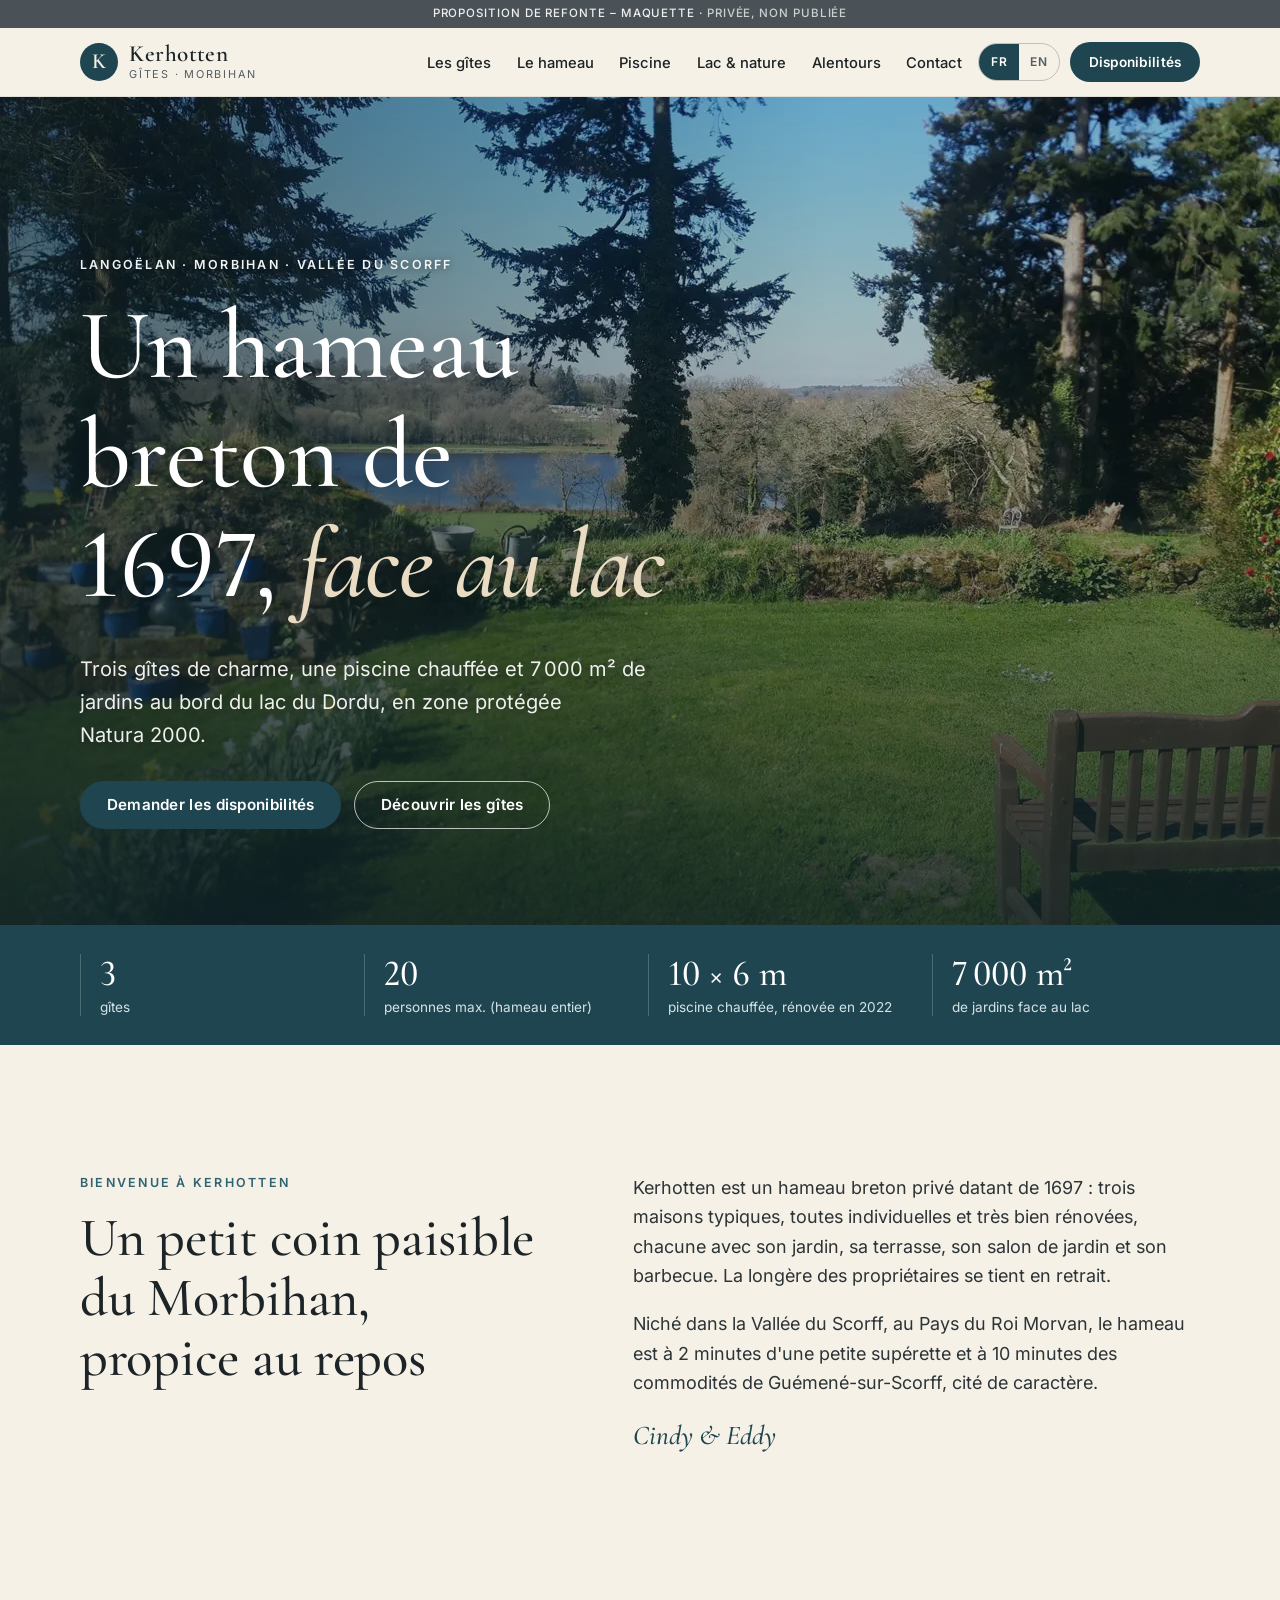
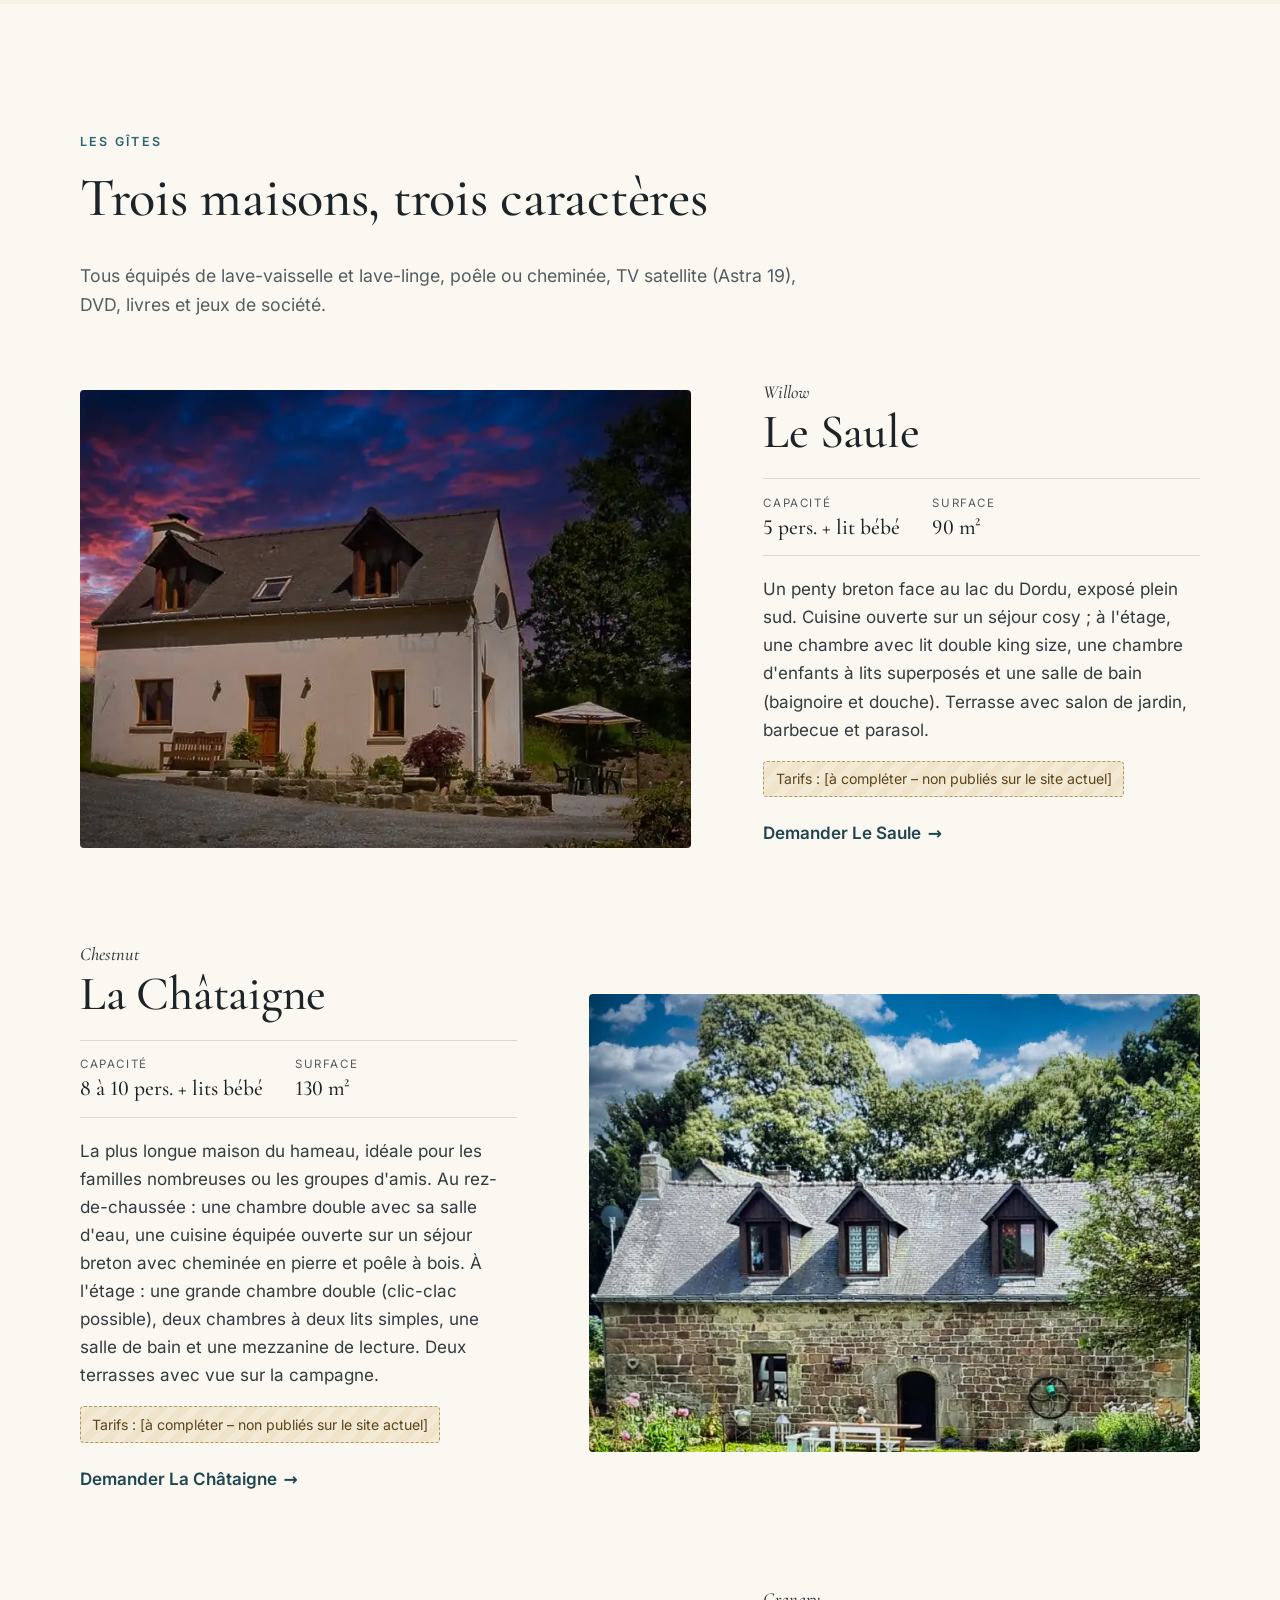
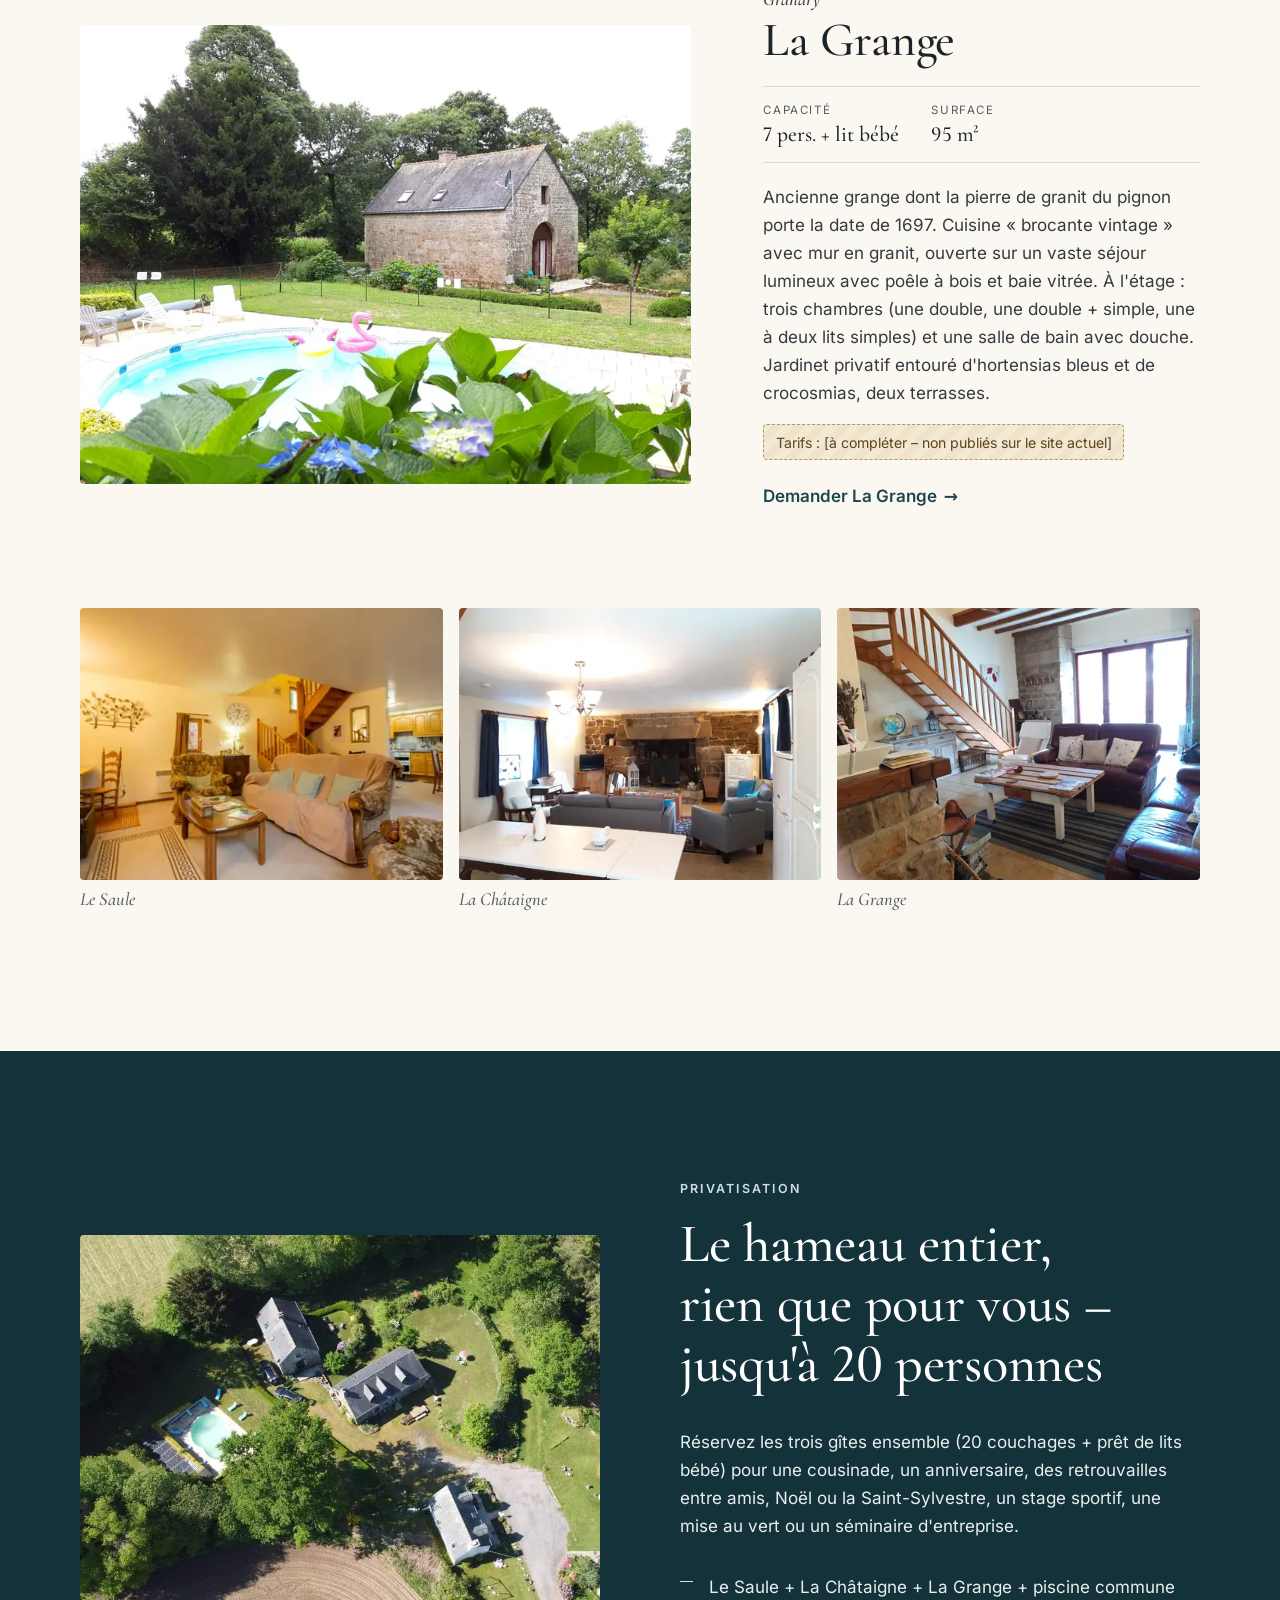
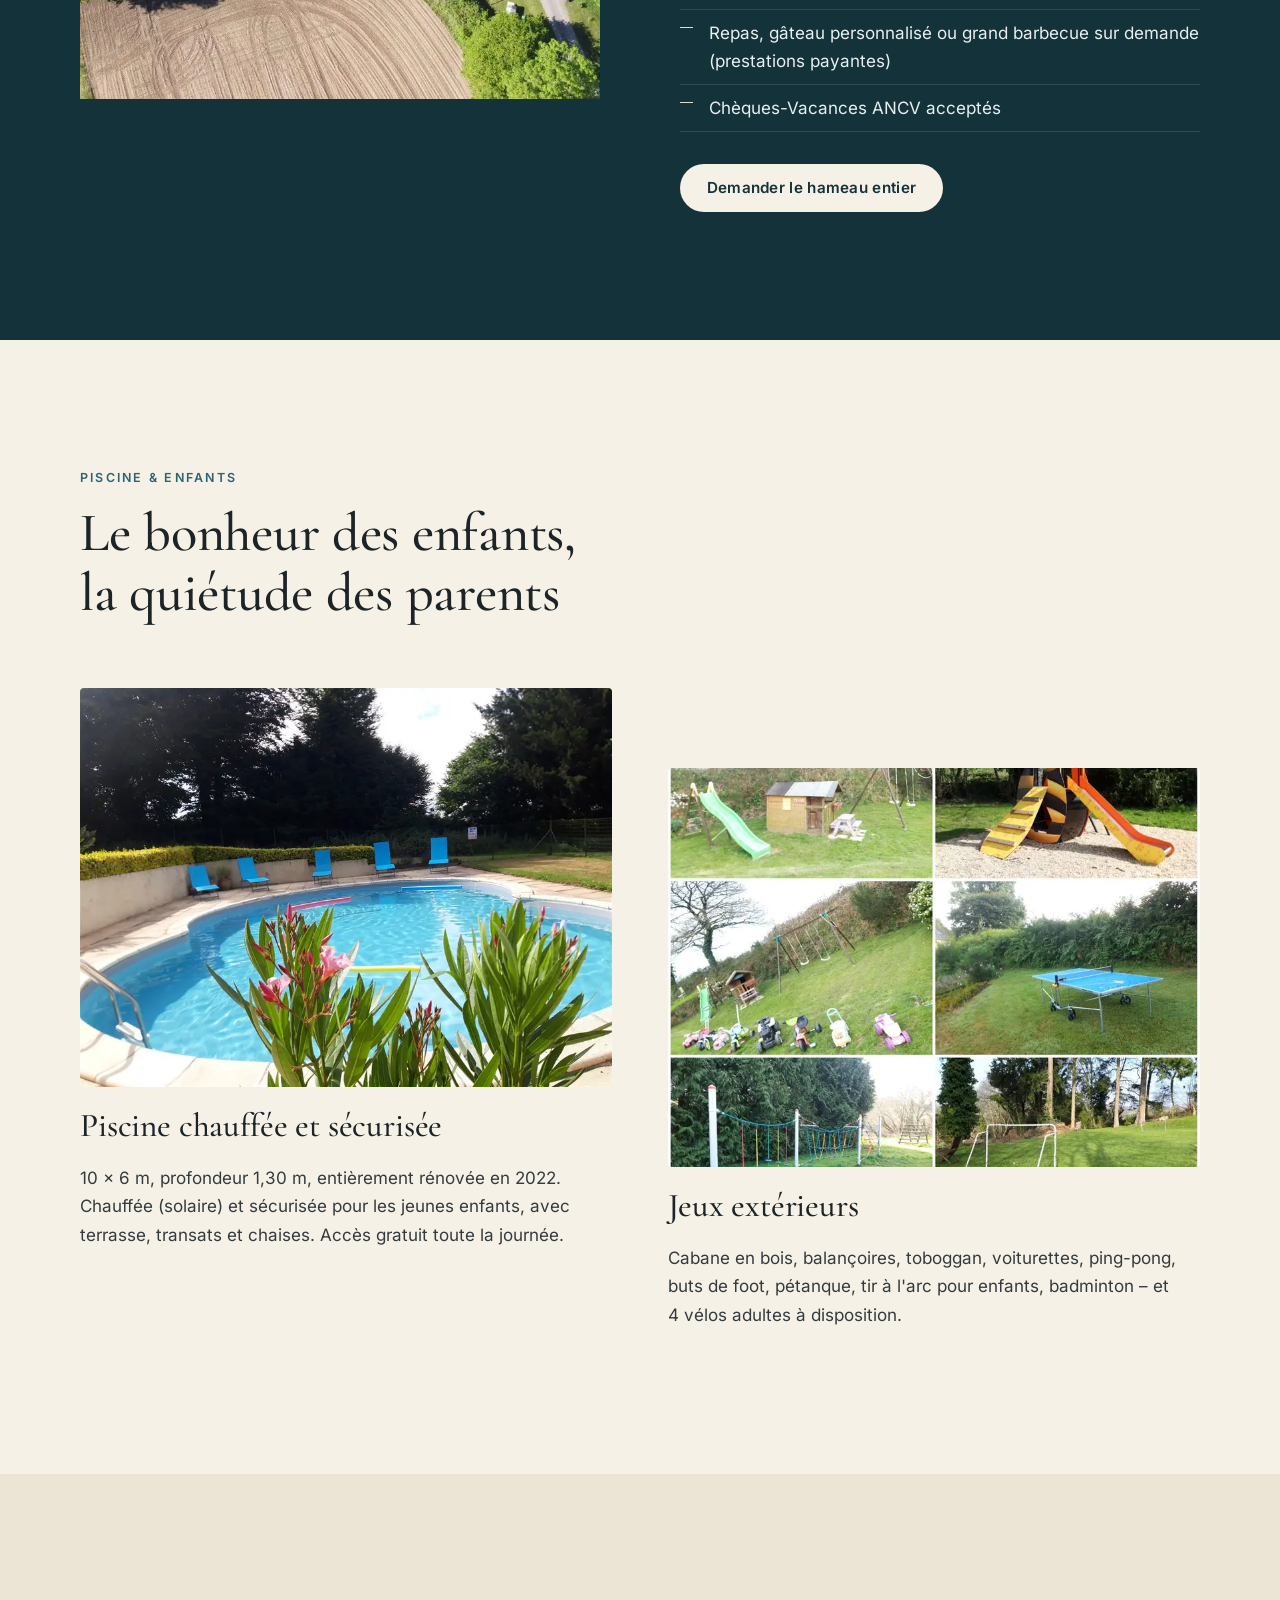
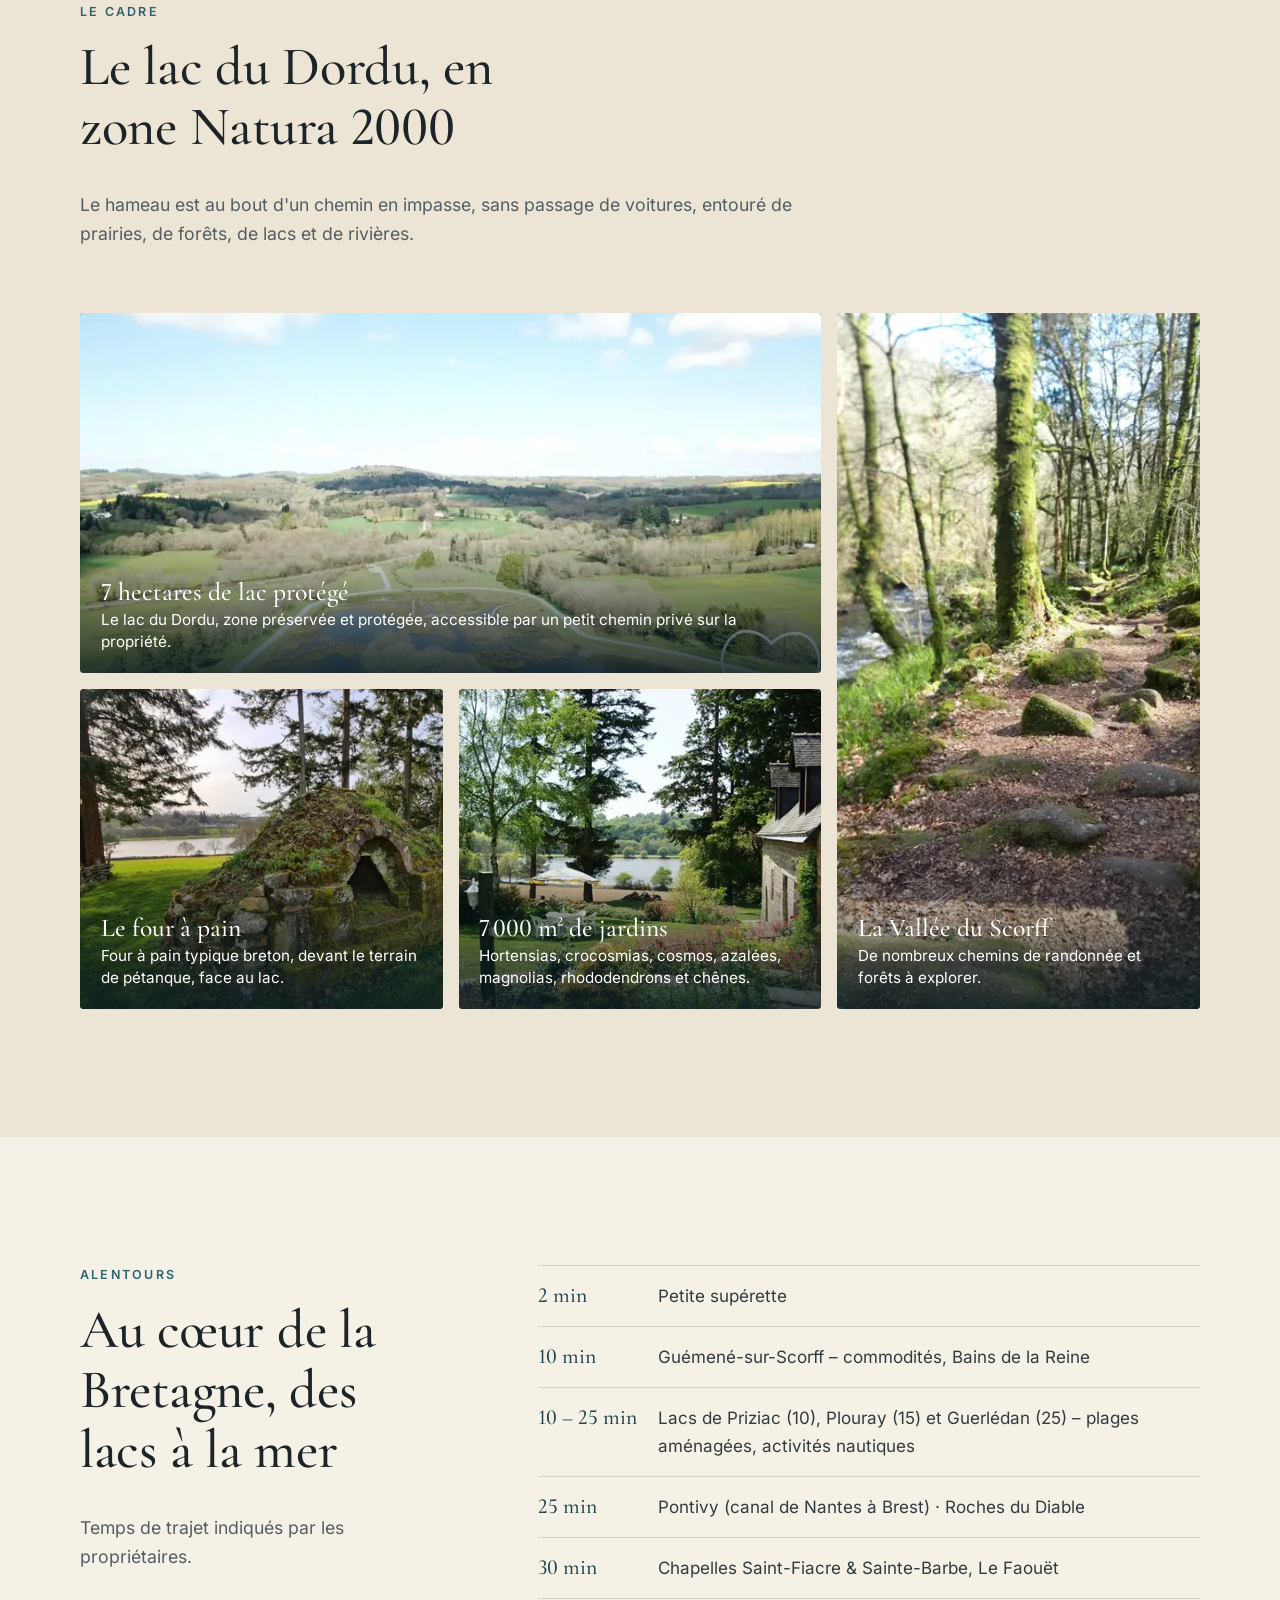
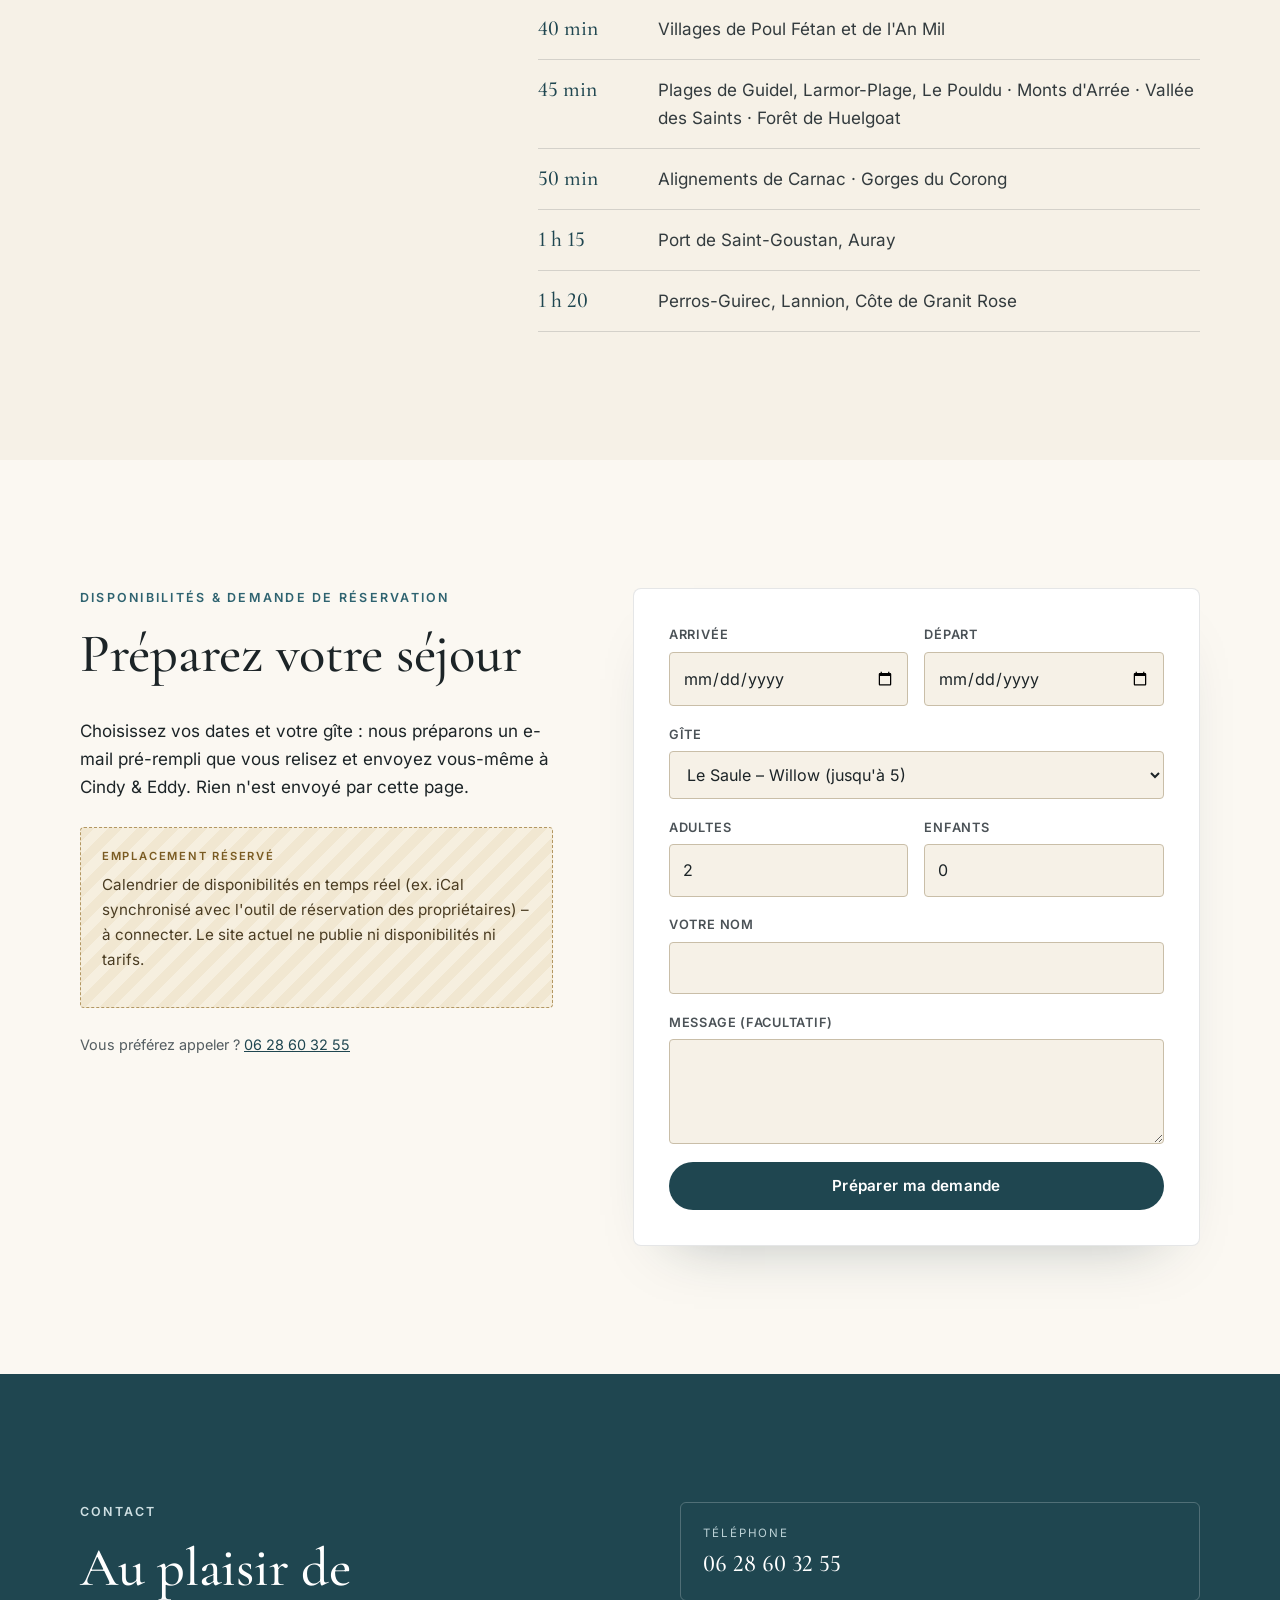
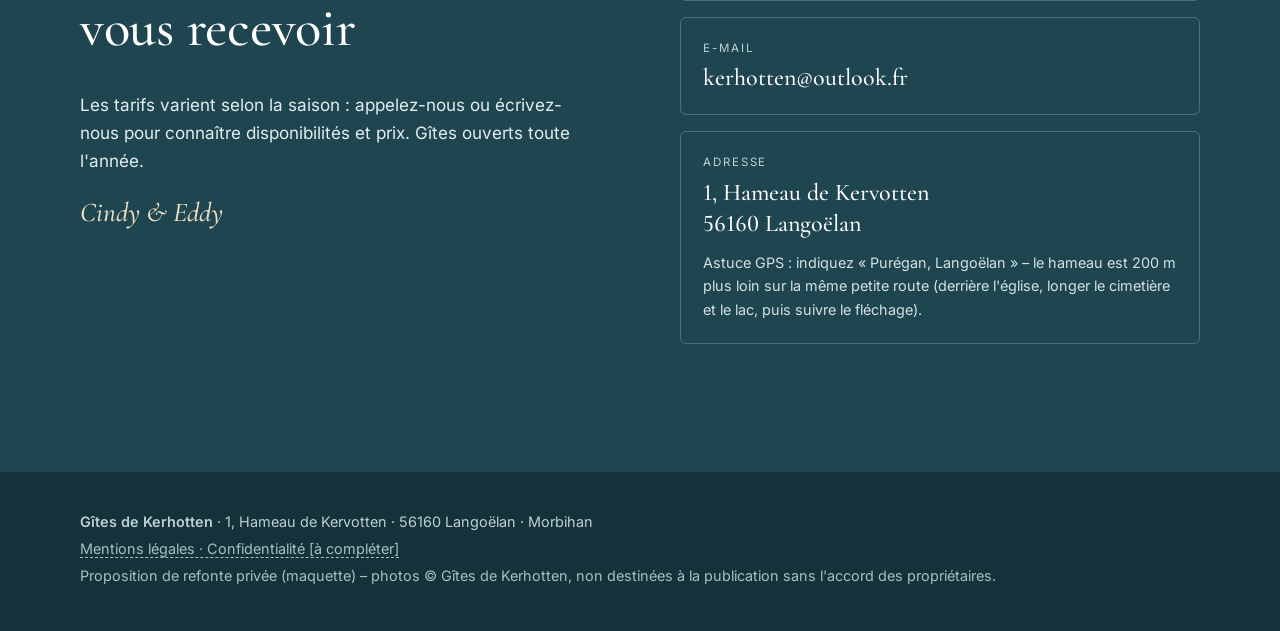
==== index.html @ 12eec807 "Initial site" ====
<!DOCTYPE html>
<!--
  Private redesign proposal, photos © Gîtes de Kerhotten, not for publication without owners' consent.
  Proposition de refonte privée (maquette) – photos © Gîtes de Kerhotten, ne pas publier sans l'accord des propriétaires.
  Textes et chiffres repris uniquement du site actuel www.gitesdekerhotten.fr ; tarifs et calendrier = emplacements à compléter.
-->
<html lang="fr">
<head>
<meta charset="utf-8">
<meta name="viewport" content="width=device-width, initial-scale=1">
<title>Gîtes de Kerhotten – 3 gîtes de charme face au lac du Dordu, Morbihan</title>
<meta name="description" content="Hameau breton de 1697 à Langoëlan (Morbihan), Vallée du Scorff : 3 gîtes de 5 à 10 personnes, piscine chauffée, 7 000 m² de jardins face au lac du Dordu, zone Natura 2000. Privatisation jusqu'à 20 personnes.">
<!-- Maquette privée : ne pas indexer. Retirer cette balise au lancement. -->
<meta name="robots" content="noindex, nofollow">
<link rel="canonical" href="https://www.gitesdekerhotten.fr/">
<link rel="alternate" hreflang="fr" href="https://www.gitesdekerhotten.fr/">
<meta name="theme-color" content="#1f4650">
<meta property="og:type" content="website">
<meta property="og:locale" content="fr_FR">
<meta property="og:locale:alternate" content="en_GB">
<meta property="og:site_name" content="Gîtes de Kerhotten">
<meta property="og:title" content="Gîtes de Kerhotten – hameau de 1697 face au lac du Dordu">
<meta property="og:description" content="3 gîtes de charme, piscine chauffée et 7 000 m² de jardins dans la Vallée du Scorff (Morbihan). Jusqu'à 20 personnes.">
<meta property="og:url" content="https://www.gitesdekerhotten.fr/">
<meta property="og:image" content="img/og.jpg">
<meta property="og:image:width" content="1200">
<meta property="og:image:height" content="630">
<meta name="twitter:card" content="summary_large_image">
<link rel="preload" href="fonts/cormorant-garamond-latin-500-normal.woff2" as="font" type="font/woff2" crossorigin>
<link rel="preload" href="fonts/inter-latin-400-normal.woff2" as="font" type="font/woff2" crossorigin>
<link rel="preload" as="image" type="image/webp" href="img/hero-lac-800.webp" imagesrcset="img/hero-lac-480.webp 480w, img/hero-lac-640.webp 640w, img/hero-lac-800.webp 800w, img/hero-lac-1280.webp 1280w" imagesizes="100vw" fetchpriority="high">
<link rel="icon" href="data:image/svg+xml,%3Csvg xmlns='http://www.w3.org/2000/svg' viewBox='0 0 32 32'%3E%3Crect width='32' height='32' rx='6' fill='%231f4650'/%3E%3Ctext x='16' y='23' font-size='20' text-anchor='middle' fill='%23f6f1e7' font-family='Georgia,serif'%3EK%3C/text%3E%3C/svg%3E">
<style>@font-face{font-family:"Cormorant Garamond";font-style:normal;font-weight:500;font-display:swap;src:url(fonts/cormorant-garamond-latin-500-normal.woff2)format("woff2")}@font-face{font-family:"Cormorant Garamond";font-style:italic;font-weight:500;font-display:swap;src:url(fonts/cormorant-garamond-latin-500-italic.woff2)format("woff2")}@font-face{font-family:"Cormorant Garamond";font-style:normal;font-weight:600;font-display:swap;src:url(fonts/cormorant-garamond-latin-600-normal.woff2)format("woff2")}@font-face{font-family:Inter;font-style:normal;font-weight:400;font-display:swap;src:url(fonts/inter-latin-400-normal.woff2)format("woff2")}@font-face{font-family:Inter;font-style:normal;font-weight:500;font-display:swap;src:url(fonts/inter-latin-500-normal.woff2)format("woff2")}@font-face{font-family:Inter;font-style:normal;font-weight:600;font-display:swap;src:url(fonts/inter-latin-600-normal.woff2)format("woff2")}:root{--sea:#1f4650;--sea-deep:#14323a;--sea-soft:#2e6370;--granite:#4b5257;--granite-light:#8a9196;--linen:#f6f1e7;--linen-2:#ece4d4;--sand:#d9ccb4;--ink:#1c2427;--muted:#545d61;--brass:#a07a3c;--serif:"Cormorant Garamond",Georgia,"Times New Roman",serif;--sans:Inter,system-ui,-apple-system,"Segoe UI",Roboto,sans-serif;--wrap:1200px;--gutter:clamp(1.25rem,4vw,2.5rem);--radius:4px;--ease:cubic-bezier(.2,.7,.2,1);--section:clamp(4.5rem,10vw,8.5rem)}*,::after,::before{box-sizing:border-box}html{-webkit-text-size-adjust:100%;scroll-behavior:smooth;scroll-padding-top:5rem}body{margin:0;font-variant-numeric:lining-nums;font-family:var(--sans);font-size:1.0625rem;line-height:1.65;color:var(--ink);background:var(--linen);text-rendering:optimizeLegibility;-webkit-font-smoothing:antialiased}img{max-width:100%;height:auto}img,picture{display:block}a{color:var(--sea)}a:focus-visible,button:focus-visible,input:focus-visible,pre:focus-visible,select:focus-visible,textarea:focus-visible{outline:3px solid var(--brass);outline-offset:3px}h1,h2,h3{font-variant-numeric:lining-nums;font-family:var(--serif);font-weight:500;line-height:1.1;margin:0 0 .6em;letter-spacing:-.005em}h1,h2{text-wrap:balance}h2{font-size:clamp(2.1rem,4.6vw,3.4rem)}h3{font-size:clamp(1.7rem,2.6vw,2.1rem)}p{margin:0 0 1em}.wrap{max-width:var(--wrap);margin:0 auto;padding:0 var(--gutter)}.skip,.sr-only{position:absolute}.sr-only{width:1px;height:1px;overflow:hidden;clip:rect(0 0 0 0);white-space:nowrap}.skip{left:1rem;top:-4rem;z-index:100;background:var(--sea);color:#fff;padding:.7rem 1rem;border-radius:var(--radius)}.skip:focus{top:1rem}.small{font-size:.9rem;color:var(--muted)}.eyebrow{font-family:var(--sans);font-size:.78rem;font-weight:600;letter-spacing:.18em;text-transform:uppercase;color:var(--sea-soft);margin-bottom:1rem}.eyebrow-light{color:#cfe0e3}.section{padding:var(--section)0}.section-head{max-width:46rem;margin-bottom:clamp(2.5rem,5vw,4rem)}.section-lead{color:var(--muted);font-size:1.1rem}.btn{display:inline-flex;align-items:center;justify-content:center;gap:.5rem;min-height:48px;padding:.85rem 1.6rem;border-radius:999px;font:600 .95rem/1.2 var(--sans);letter-spacing:.02em;text-decoration:none;border:1px solid transparent;cursor:pointer;transition:background-color .25s var(--ease),color .25s var(--ease),transform .25s var(--ease),border-color .25s}.btn:hover{transform:translateY(-1px)}.btn-primary{background:var(--sea);color:#fff}.btn-primary:hover{background:var(--sea-deep)}.btn-dark{background:var(--ink);color:#fff}.btn-light{background:var(--linen);color:var(--sea-deep)}.btn-light:hover{background:#fff}.btn-ghost-light{color:#fff;border-color:rgba(255,255,255,.7)}.btn-ghost-light:hover{background:rgba(255,255,255,.12)}.btn-small{min-height:40px;padding:.55rem 1.1rem;font-size:.85rem}.btn-block{width:100%}.link-arrow{font-weight:600;text-decoration:none;color:var(--sea);display:inline-flex;align-items:center;gap:.4rem;min-height:44px}.link-arrow::after{content:"→";transition:transform .25s var(--ease)}.link-arrow:hover::after{transform:translateX(4px)}.site-header{position:sticky;top:0;z-index:50;background:rgba(246,241,231,.94);backdrop-filter:saturate(1.2) blur(10px);-webkit-backdrop-filter:saturate(1.2) blur(10px);border-bottom:1px solid rgba(75,82,87,.12)}.header-inner{display:flex;align-items:center;gap:1rem;min-height:68px}.brand,.nav a{color:var(--ink);text-decoration:none}.brand{display:flex;align-items:center;gap:.7rem;margin-right:auto}.brand-mark{display:grid;place-items:center;width:38px;height:38px;border-radius:50%;background:var(--sea);color:var(--linen);font:600 1.35rem/1 var(--serif)}.brand-text,.facts li{display:flex;flex-direction:column;line-height:1.1}.brand-name{font:600 1.45rem/1 var(--serif);letter-spacing:.02em}.brand-sub,.gite-specs dt{text-transform:uppercase;color:var(--muted)}.brand-sub{font-size:.68rem;letter-spacing:.16em;margin-top:.2rem}.nav ul{list-style:none;margin:0;padding:0;display:flex;gap:1.6rem}.nav a{font-size:.92rem;font-weight:500;padding:.4rem 0;background:linear-gradient(var(--sea),var(--sea)) left bottom/0 1px no-repeat;transition:background-size .3s var(--ease)}.nav a:hover{background-size:100% 1px}.header-actions{display:flex;align-items:center;gap:.6rem}.lang{display:flex;border:1px solid rgba(75,82,87,.3);border-radius:999px;overflow:hidden}.lang-btn,.menu-toggle{background:0 0;border:0;cursor:pointer}.lang-btn{font:600 .75rem/1 var(--sans);letter-spacing:.08em;padding:0 .7rem;min-height:36px;min-width:40px;color:var(--muted)}.lang-btn[aria-pressed=true]{background:var(--sea);color:#fff}.menu-toggle{display:none;width:44px;height:44px;position:relative}.burger,.burger::after,.burger::before{display:block;width:22px;height:2px;background:var(--ink);position:absolute;left:11px;transition:transform .3s var(--ease),opacity .2s;top:21px}.burger::after,.burger::before{content:"";top:-7px;left:0}.burger::after{top:7px}.menu-toggle[aria-expanded=true] .burger{background:0 0}.menu-toggle[aria-expanded=true] .burger::before{transform:translateY(7px) rotate(45deg)}.menu-toggle[aria-expanded=true] .burger::after{transform:translateY(-7px) rotate(-45deg)}@media (max-width:1023px){.menu-toggle,.nav a,.nav.open{display:block}.header-cta,.nav{display:none}.nav{position:absolute;top:100%;left:0;right:0;background:var(--linen);border-bottom:1px solid rgba(75,82,87,.15);box-shadow:0 20px 30px -20px rgba(0,0,0,.25)}.nav ul{flex-direction:column;gap:0;padding:.5rem var(--gutter) 1.2rem}.nav a{padding:.85rem 0;font-size:1.05rem;border-bottom:1px solid rgba(75,82,87,.1);background:0 0}}.hero{position:relative;min-height:min(92vh,860px);display:flex;align-items:flex-end;color:#fff;overflow:hidden;background:var(--sea-deep)}.hero picture{position:absolute;inset:0}.hero-img{width:100%;height:100%;object-fit:cover;object-position:28% 60%}@media (min-width:900px){.hero-img{object-position:50% 60%}}.hero-shade{position:absolute;inset:0;background:linear-gradient(180deg,rgba(16,36,42,.25)0,rgba(16,36,42,.35) 40%,rgba(14,32,38,.85) 100%),linear-gradient(90deg,rgba(14,32,38,.55)0,rgba(14,32,38,0) 65%)}.hero-content{position:relative;padding-top:6rem;padding-bottom:clamp(3rem,8vw,6rem);width:100%}.hero-title{font-size:clamp(2.9rem,8vw,6.2rem);max-width:13ch;margin-bottom:.35em;text-shadow:0 2px 24px rgba(0,0,0,.25)}.hero-title em{font-style:italic;color:#e9dcc2}.hero-content .eyebrow{text-shadow:0 1px 8px rgba(0,0,0,.6);color:#eef4f5}.hero-lead{text-shadow:0 1px 12px rgba(0,0,0,.35);font-size:clamp(1.05rem,1.6vw,1.25rem);max-width:36rem;color:rgba(255,255,255,.92)}.hero-ctas{display:flex;flex-wrap:wrap;gap:.8rem;margin-top:1.8rem}.facts-band{background:var(--sea);color:var(--linen)}.facts{list-style:none;margin:0 auto;display:grid;grid-template-columns:repeat(2,1fr);gap:1.4rem 1rem;padding-top:1.8rem;padding-bottom:1.8rem}.facts li{font-size:.85rem;line-height:1.35;color:#d4e3e6}.facts strong{font:500 clamp(1.7rem,3vw,2.3rem)/1.1 var(--serif);color:#fff;margin-bottom:.2rem}@media (min-width:760px){.facts{grid-template-columns:repeat(4,1fr)}.facts li{border-left:1px solid rgba(255,255,255,.2);padding-left:1.2rem}}.intro-grid{display:grid;gap:2rem}.intro-text{font-size:1.12rem;color:#2c3437;max-width:40rem}.signature{font:italic 500 1.7rem/1 var(--serif);color:var(--sea);margin-top:1.5rem}.signature-light{color:#e9dcc2}@media (min-width:900px){.intro-grid{grid-template-columns:5fr 6fr;gap:5rem;align-items:start}}.gites{background:#fbf8f2}.gite-list{display:grid;gap:clamp(3.5rem,7vw,6rem)}.gite{display:grid;gap:1.6rem;align-items:center}.gite-media{overflow:hidden;border-radius:var(--radius);background:var(--linen-2);aspect-ratio:4/3}.gite-img,.gite-media picture{height:100%}.gite-img{width:100%;object-fit:cover;transition:transform 1.2s var(--ease)}.gite:hover .gite-img{transform:scale(1.03)}.gite-en{font:italic 500 1.15rem/1 var(--serif);color:var(--brass);margin:0 0 .3rem}.gite h3{font-size:clamp(2.2rem,4vw,3rem);margin-bottom:.4em}.gite-specs{display:flex;gap:2rem;margin:0 0 1.2rem;padding:.9rem 0;border-top:1px solid rgba(75,82,87,.18);border-bottom:1px solid rgba(75,82,87,.18)}.gite-specs div{display:flex;flex-direction:column}.gite-specs dt{font-size:.72rem;letter-spacing:.14em}.gite-specs dd{margin:0;font:500 1.35rem/1.3 var(--serif);color:var(--ink)}.duo-item p,.gite-body p{color:#333b3e}.placeholder{display:table;font-size:.88rem;background:repeating-linear-gradient(-45deg,#f3ead6,#f3ead6 8px,#efe3c9 8px,#efe3c9 16px);border:1px dashed #b39762;padding:.35rem .7rem;border-radius:var(--radius);color:#5a4520!important}@media (min-width:900px){.gite{grid-template-columns:7fr 5fr;gap:4.5rem}.gite:nth-child(even){grid-template-columns:5fr 7fr}.gite:nth-child(even) .gite-media{order:2}}.interiors{display:grid;grid-auto-flow:column;grid-auto-columns:80%;gap:1rem;overflow-x:auto;scroll-snap-type:x mandatory;margin-top:clamp(3.5rem,7vw,6rem);padding-bottom:.8rem}.interiors figure{margin:0;scroll-snap-align:start}.interiors picture{aspect-ratio:4/3}.inter-img{width:100%;height:100%;object-fit:cover}.interiors figcaption{font:italic 500 1.15rem var(--serif);color:var(--muted);margin-top:.5rem}@media (min-width:900px){.interiors{grid-auto-flow:row;grid-template-columns:repeat(3,1fr);overflow:visible}}.hameau{background:var(--sea-deep);color:#e8eff0}.contact h2,.hameau h2{color:#fff}.split{display:grid;gap:2.5rem;align-items:center}.split-media{border-radius:var(--radius);overflow:hidden;aspect-ratio:1/1}.split-img{width:100%;height:100%;object-fit:cover}.ticks{list-style:none;padding:0;margin:1.5rem 0 2rem}.ticks li{padding:.55rem 0 .55rem 1.8rem;position:relative;border-bottom:1px solid rgba(255,255,255,.12)}.ticks li::before{content:"";position:absolute;left:0;top:1.05rem;width:.8rem;height:1px;background:#e9dcc2}@media (min-width:900px){.split{grid-template-columns:1fr 1fr;gap:5rem}}.duo{display:grid;gap:3rem}.duo-item{margin:0}.duo-item picture,.interiors picture,.mosaic figure{overflow:hidden;border-radius:var(--radius)}.duo-item picture{aspect-ratio:4/3;margin-bottom:1.3rem}.duo-img{width:100%;height:100%;object-fit:cover}@media (min-width:900px){.duo{grid-template-columns:1fr 1fr;gap:3.5rem}.duo-item:nth-child(2){margin-top:5rem}}.cadre{background:var(--linen-2)}.distances li,.mosaic{display:grid;gap:1rem}.mosaic figure{margin:0;position:relative;min-height:280px;background:var(--granite)}.mosaic picture{position:absolute;inset:0}.mosaic-img{width:100%;height:100%;object-fit:cover}.mosaic figcaption{position:absolute;left:0;right:0;bottom:0;padding:3.5rem 1.3rem 1.2rem;color:#fff;background:linear-gradient(180deg,transparent,rgba(12,28,33,.85));display:flex;flex-direction:column;gap:.2rem;font-size:.95rem;line-height:1.45}.mosaic figcaption strong{font:500 1.6rem/1.15 var(--serif)}@media (min-width:760px){.mosaic{grid-template-columns:repeat(3,1fr);grid-template-rows:300px 300px}.m-a{grid-column:1/3;grid-row:1/2}.m-b{grid-column:3/4;grid-row:1/3}.m-c,.m-d{grid-column:1/2;grid-row:2/3}.m-d{grid-column:2/3}}@media (min-width:1100px){.mosaic{grid-template-rows:360px 320px}}.alentours-grid{display:grid;gap:2.5rem}.distances{list-style:none;margin:0;padding:0;border-top:1px solid rgba(75,82,87,.2)}.distances li{grid-template-columns:6.5rem 1fr;padding:1rem 0;border-bottom:1px solid rgba(75,82,87,.2);align-items:baseline}.d-time{font:500 1.35rem/1.2 var(--serif);color:var(--sea);white-space:nowrap}.d-place{color:#333b3e}@media (min-width:900px){.alentours-grid{grid-template-columns:4fr 7fr;gap:5rem}.alentours-grid header{position:sticky;top:7rem;align-self:start}}.reserver{background:#fbf8f2}.reserver-grid{display:grid;gap:2.5rem}.calendar-placeholder{border:1px dashed #b39762;background:repeating-linear-gradient(-45deg,#f6efdf,#f6efdf 10px,#f1e7d1 10px,#f1e7d1 20px);border-radius:var(--radius);padding:1.2rem 1.3rem;margin:1.6rem 0;font-size:.95rem;color:#4a3c22}.field label,.placeholder-tag{font-weight:600;text-transform:uppercase;margin-bottom:.4rem}.placeholder-tag{font-size:.7rem;letter-spacing:.16em;color:#7a5b22}.booking{background:#fff;border:1px solid rgba(75,82,87,.14);border-radius:8px;padding:clamp(1.3rem,3vw,2.2rem);box-shadow:0 30px 60px -40px rgba(20,50,58,.35)}.field{display:flex;flex-direction:column;margin-bottom:1.1rem;min-width:0}.field-row{display:grid;grid-template-columns:1fr 1fr;gap:0 1rem}@media (max-width:480px){.field-row-dates{grid-template-columns:1fr}}.field label{font-size:.8rem;letter-spacing:.06em;color:var(--granite)}.field input,.field select,.field textarea{font:inherit;font-size:1rem;color:var(--ink);background:var(--linen);border:1px solid #c9bea8;border-radius:var(--radius);padding:.75rem .8rem;min-height:48px;width:100%;min-width:0}.field textarea{resize:vertical}.field input:focus,.field select:focus,.field textarea:focus{border-color:var(--sea);background:#fff}.form-error{color:#9b2c1f;font-weight:500;min-height:0;margin:0}.form-error:not(:empty){margin-bottom:1rem}.mail-preview{margin-top:1.5rem;border-top:1px solid rgba(75,82,87,.15);padding-top:1.3rem}.preview-title{font-weight:600}.mail-preview pre{white-space:pre-wrap;word-break:break-word;font:.88rem/1.55 ui-monospace,SFMono-Regular,Menlo,monospace;background:var(--linen);border-radius:var(--radius);padding:1rem;margin:0 0 1rem;max-height:18rem;overflow:auto}@media (min-width:900px){.reserver-grid{grid-template-columns:5fr 6fr;gap:5rem;align-items:start}}.contact{background:var(--sea);color:#e3edef}.contact-grid{display:grid;gap:2.5rem}.contact-cards{display:grid;gap:1rem}.contact-card{display:flex;flex-direction:column;gap:.3rem;padding:1.3rem 1.4rem;border:1px solid rgba(255,255,255,.22);border-radius:6px;color:#fff;text-decoration:none;transition:background-color .25s}a.contact-card:hover{background:rgba(255,255,255,.07)}.cc-label{font-size:.72rem;letter-spacing:.16em;text-transform:uppercase;color:#bcd2d6}.cc-value{font:500 1.5rem/1.3 var(--serif);font-style:normal;word-break:break-word}.cc-note{font-size:.9rem;color:#d3e1e4;margin-top:.4rem}@media (min-width:900px){.contact-grid{grid-template-columns:1fr 1fr;gap:5rem}}.site-footer{background:var(--sea-deep);color:#bfd0d4;padding:2.2rem 0 2.5rem;font-size:.9rem}.site-footer p{margin:.2rem 0}.site-footer .small{color:#a9bfc4}.placeholder-inline{border-bottom:1px dashed #a9bfc4}.mock-label{margin:0;background:var(--granite);color:#eef0ef;font:500 .72rem/1.2 var(--sans);letter-spacing:.08em;text-transform:uppercase;text-align:center;padding:.45rem 1rem}.mock-sub{opacity:.8}@media (max-width:520px){.mock-sep,.mock-sub{display:none}}@media (prefers-reduced-motion:no-preference){.js .reveal{opacity:0;transform:translateY(24px);transition:opacity .9s var(--ease),transform .9s var(--ease)}.js .reveal.in{opacity:1;transform:none}.hero-content>*{animation:rise 1s var(--ease) both}.hero-content>:nth-child(2){animation-delay:.08s}.hero-content>:nth-child(3){animation-delay:.16s}.hero-content>:nth-child(4){animation-delay:.24s}@keyframes rise{0%{opacity:0;transform:translateY(18px)}to{opacity:1;transform:none}}}@media (prefers-reduced-motion:reduce){html{scroll-behavior:auto}*,::after,::before{transition-duration:.01ms!important;animation-duration:.01ms!important}}.cc-value,.d-time,.facts strong,.gite-specs dd,.hero-title,.mosaic figcaption strong{font-variant-numeric:lining-nums}</style>
<script>document.documentElement.classList.add('js')</script>
<script type="application/ld+json">
{
  "@context": "https://schema.org",
  "@type": "LodgingBusiness",
  "name": "Gîtes de Kerhotten",
  "description": "Hameau breton privé datant de 1697 composé de 3 gîtes, avec piscine chauffée et 7 000 m² de jardins face au lac du Dordu, Vallée du Scorff, zone Natura 2000.",
  "url": "https://www.gitesdekerhotten.fr/",
  "email": "kerhotten@outlook.fr",
  "telephone": "+33628603255",
  "image": "img/og.jpg",
  "address": {
    "@type": "PostalAddress",
    "streetAddress": "1, Hameau de Kervotten",
    "postalCode": "56160",
    "addressLocality": "Langoëlan",
    "addressRegion": "Bretagne",
    "addressCountry": "FR"
  },
  "paymentAccepted": "Chèques-Vacances ANCV",
  "amenityFeature": [
    {"@type": "LocationFeatureSpecification", "name": "Piscine chauffée et sécurisée 10 × 6 m (rénovée en 2022)", "value": true},
    {"@type": "LocationFeatureSpecification", "name": "Aire de jeux pour enfants", "value": true},
    {"@type": "LocationFeatureSpecification", "name": "Jardins de 7 000 m²", "value": true},
    {"@type": "LocationFeatureSpecification", "name": "Accès privé au lac du Dordu", "value": true}
  ],
  "containsPlace": [
    {"@type": "Accommodation", "name": "Willow – Le Saule", "occupancy": {"@type": "QuantitativeValue", "maxValue": 5}, "floorSize": {"@type": "QuantitativeValue", "value": 90, "unitCode": "MTK"}},
    {"@type": "Accommodation", "name": "Chestnut – La Châtaigne", "occupancy": {"@type": "QuantitativeValue", "minValue": 8, "maxValue": 10}, "floorSize": {"@type": "QuantitativeValue", "value": 130, "unitCode": "MTK"}},
    {"@type": "Accommodation", "name": "Granary – La Grange", "occupancy": {"@type": "QuantitativeValue", "maxValue": 7}, "floorSize": {"@type": "QuantitativeValue", "value": 95, "unitCode": "MTK"}}
  ]
}
</script>
</head>
<body>
<a class="skip" href="#main" data-en="Skip to content">Aller au contenu</a>
<p class="mock-label"><span data-en="Redesign proposal – mock-up">Proposition de refonte – maquette</span> <span class="mock-sep" aria-hidden="true">·</span> <span class="mock-sub" data-en="private, not published">privée, non publiée</span></p>

<header class="site-header" id="top">
  <div class="wrap header-inner">
    <a class="brand" href="#top">
      <span class="brand-mark" aria-hidden="true">K</span>
      <span class="brand-text"><span class="brand-name">Kerhotten</span><span class="brand-sub" data-en="Holiday cottages · Morbihan">Gîtes · Morbihan</span></span>
    </a>
    <nav class="nav" id="nav" aria-label="Navigation principale" data-en-aria="Main navigation">
      <ul>
        <li><a href="#gites" data-en="Cottages">Les gîtes</a></li>
        <li><a href="#hameau" data-en="The hamlet">Le hameau</a></li>
        <li><a href="#piscine" data-en="Pool">Piscine</a></li>
        <li><a href="#cadre" data-en="Lake &amp; nature">Lac &amp; nature</a></li>
        <li><a href="#alentours" data-en="Area">Alentours</a></li>
        <li><a href="#contact" data-en="Contact">Contact</a></li>
      </ul>
    </nav>
    <div class="header-actions">
      <div class="lang" role="group" aria-label="Langue / Language">
        <button type="button" class="lang-btn" data-lang="fr" aria-pressed="true" lang="fr">FR</button>
        <button type="button" class="lang-btn" data-lang="en" aria-pressed="false" lang="en">EN</button>
      </div>
      <a class="btn btn-small btn-primary header-cta" href="#reserver" data-en="Availability">Disponibilités</a>
      <button type="button" class="menu-toggle" aria-expanded="false" aria-controls="nav"><span class="sr-only" data-en="Menu">Menu</span><span class="burger" aria-hidden="true"></span></button>
    </div>
  </div>
</header>

<main id="main">
  <section class="hero" aria-labelledby="hero-title">
    <picture><source type="image/webp" srcset="img/hero-lac-480.webp 480w, img/hero-lac-640.webp 640w, img/hero-lac-800.webp 800w, img/hero-lac-1280.webp 1280w" sizes="100vw"><img class="hero-img" src="img/hero-lac-800.jpg" width="800" height="600" alt="Jardin de Kerhotten avec banc face au lac du Dordu" data-en-alt="Kerhotten garden with a bench overlooking Lac du Dordu" fetchpriority="high"></picture>
    <div class="hero-shade" aria-hidden="true"></div>
    <div class="wrap hero-content">
      <p class="eyebrow eyebrow-light" data-en="Langoëlan · Morbihan · Scorff Valley">Langoëlan · Morbihan · Vallée du Scorff</p>
      <h1 id="hero-title" class="hero-title"><span data-en="A Breton hamlet from 1697,">Un hameau breton de 1697,</span> <em data-en="facing the lake">face au lac</em></h1>
      <p class="hero-lead" data-en="Three character cottages, a heated pool and 7,000 m² of gardens on the shores of Lac du Dordu, in a Natura 2000 protected area.">Trois gîtes de charme, une piscine chauffée et 7&#8239;000&nbsp;m² de jardins au bord du lac du Dordu, en zone protégée Natura&nbsp;2000.</p>
      <div class="hero-ctas">
        <a class="btn btn-primary" href="#reserver" data-en="Check availability">Demander les disponibilités</a>
        <a class="btn btn-ghost-light" href="#gites" data-en="Discover the cottages">Découvrir les gîtes</a>
      </div>
    </div>
  </section>

  <div class="facts-band">
    <ul class="wrap facts">
      <li><strong>3</strong> <span data-en="cottages">gîtes</span></li>
      <li><strong>20</strong> <span data-en="guests max. (whole hamlet)">personnes max. (hameau entier)</span></li>
      <li><strong>10&nbsp;×&nbsp;6&nbsp;m</strong> <span data-en="heated pool, renovated 2022">piscine chauffée, rénovée en 2022</span></li>
      <li><strong>7&#8239;000&nbsp;m²</strong> <span data-en="of gardens by the lake">de jardins face au lac</span></li>
    </ul>
  </div>

  <section class="section intro" aria-labelledby="intro-title">
    <div class="wrap intro-grid">
      <div class="reveal">
        <p class="eyebrow" data-en="Welcome to Kerhotten">Bienvenue à Kerhotten</p>
        <h2 id="intro-title" data-en="A quiet corner of the Morbihan, made for slowing down">Un petit coin paisible du Morbihan, propice au repos</h2>
      </div>
      <div class="intro-text reveal">
        <p data-en="Kerhotten is a private Breton hamlet dating from 1697: three traditional houses, each independent and carefully renovated, with its own garden, terrace, garden furniture and barbecue. The owners’ longhouse stands slightly apart.">Kerhotten est un hameau breton privé datant de 1697&nbsp;: trois maisons typiques, toutes individuelles et très bien rénovées, chacune avec son jardin, sa terrasse, son salon de jardin et son barbecue. La longère des propriétaires se tient en retrait.</p>
        <p data-en="Tucked into the green Scorff Valley, in the Pays du Roi Morvan, it is 2 minutes from a small grocery shop and 10 minutes from the amenities of Guémené-sur-Scorff, a historic “cité de caractère”.">Niché dans la Vallée du Scorff, au Pays du Roi Morvan, le hameau est à 2&nbsp;minutes d'une petite supérette et à 10&nbsp;minutes des commodités de Guémené-sur-Scorff, cité de caractère.</p>
        <p class="signature">Cindy &amp; Eddy</p>
      </div>
    </div>
  </section>

  <section class="section gites" id="gites" aria-labelledby="gites-title">
    <div class="wrap">
      <header class="section-head reveal">
        <p class="eyebrow" data-en="The cottages">Les gîtes</p>
        <h2 id="gites-title" data-en="Three houses, three characters">Trois maisons, trois caractères</h2>
        <p class="section-lead" data-en="All cottages have a dishwasher and washing machine, a wood stove or fireplace, satellite TV (Astra 19), DVDs, books and board games.">Tous équipés de lave-vaisselle et lave-linge, poêle ou cheminée, TV satellite (Astra 19), DVD, livres et jeux de société.</p>
      </header>

      <div class="gite-list">
        <article class="gite reveal" aria-labelledby="g1">
          <div class="gite-media">
            <picture><source type="image/webp" srcset="img/saule-480.webp 480w, img/saule-800.webp 800w" sizes="(min-width: 900px) 40vw, 100vw"><img class="gite-img" src="img/saule-800.jpg" width="800" height="517" alt="Le gîte Le Saule, maison bretonne en pierre" data-en-alt="Le Saule cottage, a Breton stone house" loading="lazy" decoding="async"></picture>
          </div>
          <div class="gite-body">
            <p class="gite-en">Willow</p>
            <h3 id="g1">Le Saule</h3>
            <dl class="gite-specs">
              <div><dt data-en="Sleeps">Capacité</dt><dd data-en="5 guests + baby cot">5 pers. + lit bébé</dd></div>
              <div><dt data-en="Size">Surface</dt><dd>90&nbsp;m²</dd></div>
            </dl>
            <p data-en="A traditional Breton “penty” facing Lac du Dordu, south-facing. Open-plan kitchen and cosy living room downstairs; upstairs a king-size double bedroom, a children’s room with bunk beds and a bathroom with bath and shower. Terrace with garden furniture, barbecue and parasol.">Un penty breton face au lac du Dordu, exposé plein sud. Cuisine ouverte sur un séjour cosy&nbsp;; à l'étage, une chambre avec lit double king size, une chambre d'enfants à lits superposés et une salle de bain (baignoire et douche). Terrasse avec salon de jardin, barbecue et parasol.</p>
            <p class="price placeholder" data-en="Rates: [to be completed – not published on the current site]">Tarifs&nbsp;: [à compléter – non publiés sur le site actuel]</p>
            <a class="link-arrow" href="#reserver" data-gite="saule" data-en="Request Le Saule">Demander Le Saule</a>
          </div>
        </article>

        <article class="gite reveal" aria-labelledby="g2">
          <div class="gite-media">
            <picture><source type="image/webp" srcset="img/chataigne-480.webp 480w, img/chataigne-760.webp 760w" sizes="(min-width: 900px) 40vw, 100vw"><img class="gite-img" src="img/chataigne-760.jpg" width="760" height="720" alt="Le gîte La Châtaigne, longère en granit sous un ciel bleu" data-en-alt="La Châtaigne cottage, a granite longhouse under a blue sky" loading="lazy" decoding="async"></picture>
          </div>
          <div class="gite-body">
            <p class="gite-en">Chestnut</p>
            <h3 id="g2">La Châtaigne</h3>
            <dl class="gite-specs">
              <div><dt data-en="Sleeps">Capacité</dt><dd data-en="8–10 guests + baby cots">8 à 10 pers. + lits bébé</dd></div>
              <div><dt data-en="Size">Surface</dt><dd>130&nbsp;m²</dd></div>
            </dl>
            <p data-en="The longest house in the hamlet, ideal for large families or groups of friends. Downstairs: a double bedroom with its own bathroom, a fully equipped kitchen opening onto a Breton living room with stone fireplace and wood stove. Upstairs: a large double bedroom (extra sofa bed possible), two twin bedrooms, a bathroom and a reading mezzanine. Two terraces overlooking the countryside.">La plus longue maison du hameau, idéale pour les familles nombreuses ou les groupes d'amis. Au rez-de-chaussée&nbsp;: une chambre double avec sa salle d'eau, une cuisine équipée ouverte sur un séjour breton avec cheminée en pierre et poêle à bois. À l'étage&nbsp;: une grande chambre double (clic-clac possible), deux chambres à deux lits simples, une salle de bain et une mezzanine de lecture. Deux terrasses avec vue sur la campagne.</p>
            <p class="price placeholder" data-en="Rates: [to be completed – not published on the current site]">Tarifs&nbsp;: [à compléter – non publiés sur le site actuel]</p>
            <a class="link-arrow" href="#reserver" data-gite="chataigne" data-en="Request La Châtaigne">Demander La Châtaigne</a>
          </div>
        </article>

        <article class="gite reveal" aria-labelledby="g3">
          <div class="gite-media">
            <picture><source type="image/webp" srcset="img/grange-480.webp 480w, img/grange-800.webp 800w, img/grange-1280.webp 1280w" sizes="(min-width: 900px) 40vw, 100vw"><img class="gite-img" src="img/grange-800.jpg" width="800" height="600" alt="Le gîte La Grange au-dessus de la piscine et des hortensias" data-en-alt="La Grange cottage above the pool and hydrangeas" loading="lazy" decoding="async"></picture>
          </div>
          <div class="gite-body">
            <p class="gite-en">Granary</p>
            <h3 id="g3">La Grange</h3>
            <dl class="gite-specs">
              <div><dt data-en="Sleeps">Capacité</dt><dd data-en="7 guests + baby cot">7 pers. + lit bébé</dd></div>
              <div><dt data-en="Size">Surface</dt><dd>95&nbsp;m²</dd></div>
            </dl>
            <p data-en="A former barn whose granite gable still bears its date, 1697. A vintage-style kitchen with a granite wall opens onto a bright living room with wood stove and bay window. Upstairs: three bedrooms (a double, a double + single, a twin) and a shower room. Private little garden with blue hydrangeas and crocosmia, two terraces.">Ancienne grange dont la pierre de granit du pignon porte la date de 1697. Cuisine «&nbsp;brocante vintage&nbsp;» avec mur en granit, ouverte sur un vaste séjour lumineux avec poêle à bois et baie vitrée. À l'étage&nbsp;: trois chambres (une double, une double + simple, une à deux lits simples) et une salle de bain avec douche. Jardinet privatif entouré d'hortensias bleus et de crocosmias, deux terrasses.</p>
            <p class="price placeholder" data-en="Rates: [to be completed – not published on the current site]">Tarifs&nbsp;: [à compléter – non publiés sur le site actuel]</p>
            <a class="link-arrow" href="#reserver" data-gite="grange" data-en="Request La Grange">Demander La Grange</a>
          </div>
        </article>
      </div>

      <div class="interiors reveal" aria-label="Intérieurs" data-en-aria="Interiors">
        <figure><picture><source type="image/webp" srcset="img/saule-sejour-480.webp 480w, img/saule-sejour-800.webp 800w, img/saule-sejour-1192.webp 1192w" sizes="(min-width: 900px) 33vw, 80vw"><img class="inter-img" src="img/saule-sejour-800.jpg" width="800" height="500" alt="Séjour cosy du gîte Le Saule" data-en-alt="Cosy living room in Le Saule" loading="lazy" decoding="async"></picture><figcaption>Le Saule</figcaption></figure>
        <figure><picture><source type="image/webp" srcset="img/chataigne-sejour-480.webp 480w, img/chataigne-sejour-800.webp 800w, img/chataigne-sejour-1280.webp 1280w" sizes="(min-width: 900px) 33vw, 80vw"><img class="inter-img" src="img/chataigne-sejour-800.jpg" width="800" height="600" alt="Séjour de La Châtaigne avec cheminée en pierre" data-en-alt="La Châtaigne living room with stone fireplace" loading="lazy" decoding="async"></picture><figcaption>La Châtaigne</figcaption></figure>
        <figure><picture><source type="image/webp" srcset="img/grange-sejour-480.webp 480w, img/grange-sejour-800.webp 800w, img/grange-sejour-1280.webp 1280w" sizes="(min-width: 900px) 33vw, 80vw"><img class="inter-img" src="img/grange-sejour-800.jpg" width="800" height="600" alt="Séjour de La Grange avec poêle à bois et baie vitrée" data-en-alt="La Grange living room with wood stove and bay window" loading="lazy" decoding="async"></picture><figcaption>La Grange</figcaption></figure>
      </div>
    </div>
  </section>

  <section class="section hameau" id="hameau" aria-labelledby="hameau-title">
    <div class="wrap split">
      <div class="split-media reveal">
        <picture><source type="image/webp" srcset="img/hameau-aerien-480.webp 480w, img/hameau-aerien-800.webp 800w, img/hameau-aerien-1262.webp 1262w" sizes="(min-width: 900px) 50vw, 100vw"><img class="split-img" src="img/hameau-aerien-800.jpg" width="800" height="713" alt="Vue aérienne du hameau de Kerhotten, de ses trois gîtes et de la piscine" data-en-alt="Aerial view of the Kerhotten hamlet, its three cottages and the pool" loading="lazy" decoding="async"></picture>
      </div>
      <div class="split-body reveal">
        <p class="eyebrow eyebrow-light" data-en="Exclusive use">Privatisation</p>
        <h2 id="hameau-title" data-en="The whole hamlet, just for you – up to 20 guests">Le hameau entier, rien que pour vous – jusqu'à 20&nbsp;personnes</h2>
        <p data-en="Book all three cottages together (20 beds + baby cots on loan) for a family reunion, a birthday, a get-together with friends, Christmas or New Year’s Eve, a sports training camp, a retreat or a company seminar.">Réservez les trois gîtes ensemble (20&nbsp;couchages + prêt de lits bébé) pour une cousinade, un anniversaire, des retrouvailles entre amis, Noël ou la Saint-Sylvestre, un stage sportif, une mise au vert ou un séminaire d'entreprise.</p>
        <ul class="ticks">
          <li data-en="Le Saule + La Châtaigne + La Grange + shared pool">Le Saule + La Châtaigne + La Grange + piscine commune</li>
          <li data-en="Meals, cakes or a big barbecue can be organised on request (paid extras)">Repas, gâteau personnalisé ou grand barbecue sur demande (prestations payantes)</li>
          <li data-en="ANCV holiday vouchers (Chèques-Vacances) accepted">Chèques-Vacances ANCV acceptés</li>
        </ul>
        <a class="btn btn-light" href="#reserver" data-gite="hameau" data-en="Request the whole hamlet">Demander le hameau entier</a>
      </div>
    </div>
  </section>

  <section class="section piscine" id="piscine" aria-labelledby="piscine-title">
    <div class="wrap">
      <header class="section-head reveal">
        <p class="eyebrow" data-en="Pool &amp; children">Piscine &amp; enfants</p>
        <h2 id="piscine-title" data-en="Children play, parents relax">Le bonheur des enfants, la quiétude des parents</h2>
      </header>
      <div class="duo">
        <figure class="duo-item reveal">
          <picture><source type="image/webp" srcset="img/piscine-480.webp 480w, img/piscine-800.webp 800w, img/piscine-1280.webp 1280w" sizes="(min-width: 900px) 50vw, 100vw"><img class="duo-img" src="img/piscine-800.jpg" width="800" height="600" alt="Piscine chauffée de Kerhotten entourée de transats" data-en-alt="Kerhotten heated pool surrounded by sun loungers" loading="lazy" decoding="async"></picture>
          <figcaption>
            <h3 data-en="Heated, secured pool">Piscine chauffée et sécurisée</h3>
            <p data-en="10 × 6 m, depth 1.30 m, fully renovated in 2022. Solar-heated, secured for young children, with a terrace, sun loungers and chairs. Free access all day.">10&nbsp;×&nbsp;6&nbsp;m, profondeur 1,30&nbsp;m, entièrement rénovée en 2022. Chauffée (solaire) et sécurisée pour les jeunes enfants, avec terrasse, transats et chaises. Accès gratuit toute la journée.</p>
          </figcaption>
        </figure>
        <figure class="duo-item reveal">
          <picture><source type="image/webp" srcset="img/jeux-480.webp 480w, img/jeux-800.webp 800w, img/jeux-1280.webp 1280w" sizes="(min-width: 900px) 50vw, 100vw"><img class="duo-img" src="img/jeux-800.jpg" width="800" height="800" alt="Aire de jeux : cabane en bois, toboggan, balançoires et pelouse" data-en-alt="Play area: wooden hut, slide, swings and lawn" loading="lazy" decoding="async"></picture>
          <figcaption>
            <h3 data-en="Outdoor games">Jeux extérieurs</h3>
            <p data-en="Wooden hut, swings, slide, ride-on cars, table tennis, football goals, pétanque, children’s archery, badminton – and 4 adult bikes available.">Cabane en bois, balançoires, toboggan, voiturettes, ping-pong, buts de foot, pétanque, tir à l'arc pour enfants, badminton – et 4&nbsp;vélos adultes à disposition.</p>
          </figcaption>
        </figure>
      </div>
    </div>
  </section>

  <section class="section cadre" id="cadre" aria-labelledby="cadre-title">
    <div class="wrap">
      <header class="section-head reveal">
        <p class="eyebrow" data-en="The setting">Le cadre</p>
        <h2 id="cadre-title" data-en="Lac du Dordu, Natura 2000">Le lac du Dordu, en zone Natura&nbsp;2000</h2>
        <p class="section-lead" data-en="The hamlet sits at the end of a lane, with no through traffic, surrounded by meadows, woods, lakes and rivers.">Le hameau est au bout d'un chemin en impasse, sans passage de voitures, entouré de prairies, de forêts, de lacs et de rivières.</p>
      </header>
      <div class="mosaic">
        <figure class="m-a reveal"><picture><source type="image/webp" srcset="img/lac-drone-480.webp 480w, img/lac-drone-800.webp 800w, img/lac-drone-1024.webp 1024w" sizes="(min-width: 900px) 60vw, 100vw"><img class="mosaic-img" src="img/lac-drone-800.jpg" width="800" height="600" alt="Le lac du Dordu vu du ciel" data-en-alt="Lac du Dordu from above" loading="lazy" decoding="async"></picture>
          <figcaption><strong data-en="7 hectares of protected lake">7 hectares de lac protégé</strong><span data-en="Lac du Dordu, a preserved and protected area, reached by a private path across the property.">Le lac du Dordu, zone préservée et protégée, accessible par un petit chemin privé sur la propriété.</span></figcaption></figure>
        <figure class="m-b reveal"><picture><source type="image/webp" srcset="img/chemin-480.webp 480w, img/chemin-800.webp 800w, img/chemin-960.webp 960w" sizes="(min-width: 900px) 30vw, 100vw"><img class="mosaic-img" src="img/chemin-800.jpg" width="800" height="1067" alt="Chemin forestier dans la Vallée du Scorff" data-en-alt="Woodland path in the Scorff Valley" loading="lazy" decoding="async"></picture>
          <figcaption><strong data-en="The Scorff Valley">La Vallée du Scorff</strong><span data-en="Countless walking trails and forests to explore.">De nombreux chemins de randonnée et forêts à explorer.</span></figcaption></figure>
        <figure class="m-c reveal"><picture><source type="image/webp" srcset="img/four-a-pain-480.webp 480w, img/four-a-pain-800.webp 800w, img/four-a-pain-1280.webp 1280w" sizes="(min-width: 900px) 30vw, 100vw"><img class="mosaic-img" src="img/four-a-pain-800.jpg" width="800" height="574" alt="Le four à pain breton face au lac du Dordu" data-en-alt="The traditional Breton bread oven facing Lac du Dordu" loading="lazy" decoding="async"></picture>
          <figcaption><strong data-en="The bread oven">Le four à pain</strong><span data-en="A traditional Breton oven, in front of the pétanque pitch, facing the lake.">Four à pain typique breton, devant le terrain de pétanque, face au lac.</span></figcaption></figure>
        <figure class="m-d reveal"><picture><source type="image/webp" srcset="img/jardins-480.webp 480w, img/jardins-640.webp 640w" sizes="(min-width: 900px) 30vw, 100vw"><img class="mosaic-img" src="img/jardins-640.jpg" width="640" height="480" alt="Jardins fleuris et arborés de Kerhotten" data-en-alt="Kerhotten’s flowering gardens" loading="lazy" decoding="async"></picture>
          <figcaption><strong data-en="7,000 m² of gardens">7&#8239;000&nbsp;m² de jardins</strong><span data-en="Hydrangeas, crocosmia, cosmos, azaleas, magnolias, rhododendrons and oaks.">Hortensias, crocosmias, cosmos, azalées, magnolias, rhododendrons et chênes.</span></figcaption></figure>
      </div>
    </div>
  </section>

  <section class="section alentours" id="alentours" aria-labelledby="alentours-title">
    <div class="wrap alentours-grid">
      <header class="reveal">
        <p class="eyebrow" data-en="The area">Alentours</p>
        <h2 id="alentours-title" data-en="Central Brittany, from lakes to coast">Au cœur de la Bretagne, des lacs à la mer</h2>
        <p class="section-lead" data-en="Driving times as given by the owners.">Temps de trajet indiqués par les propriétaires.</p>
      </header>
      <ol class="distances reveal">
        <li><span class="d-time">2 min</span><span class="d-place" data-en="Small grocery shop">Petite supérette</span></li>
        <li><span class="d-time">10 min</span><span class="d-place" data-en="Guémené-sur-Scorff – amenities, Bains de la Reine">Guémené-sur-Scorff – commodités, Bains de la Reine</span></li>
        <li><span class="d-time">10 – 25 min</span><span class="d-place" data-en="Lakes of Priziac (10), Plouray (15) and Guerlédan (25) – beaches, water sports">Lacs de Priziac (10), Plouray (15) et Guerlédan (25) – plages aménagées, activités nautiques</span></li>
        <li><span class="d-time">25 min</span><span class="d-place" data-en="Pontivy (Nantes–Brest canal) · Roches du Diable">Pontivy (canal de Nantes à Brest) · Roches du Diable</span></li>
        <li><span class="d-time">30 min</span><span class="d-place" data-en="Chapels of Saint-Fiacre &amp; Sainte-Barbe, Le Faouët">Chapelles Saint-Fiacre &amp; Sainte-Barbe, Le Faouët</span></li>
        <li><span class="d-time">40 min</span><span class="d-place" data-en="Villages of Poul Fétan and l’An Mil">Villages de Poul Fétan et de l'An Mil</span></li>
        <li><span class="d-time">45 min</span><span class="d-place" data-en="Beaches of Guidel, Larmor-Plage, Le Pouldu · Monts d’Arrée · Vallée des Saints · Huelgoat forest">Plages de Guidel, Larmor-Plage, Le Pouldu · Monts d'Arrée · Vallée des Saints · Forêt de Huelgoat</span></li>
        <li><span class="d-time">50 min</span><span class="d-place" data-en="Carnac alignments · Gorges du Corong">Alignements de Carnac · Gorges du Corong</span></li>
        <li><span class="d-time">1 h 15</span><span class="d-place" data-en="Port of Saint-Goustan, Auray">Port de Saint-Goustan, Auray</span></li>
        <li><span class="d-time">1 h 20</span><span class="d-place" data-en="Perros-Guirec, Lannion, Pink Granite Coast">Perros-Guirec, Lannion, Côte de Granit Rose</span></li>
      </ol>
    </div>
  </section>

  <section class="section reserver" id="reserver" aria-labelledby="reserver-title">
    <div class="wrap reserver-grid">
      <div class="reserver-intro reveal">
        <p class="eyebrow" data-en="Availability &amp; booking request">Disponibilités &amp; demande de réservation</p>
        <h2 id="reserver-title" data-en="Plan your stay">Préparez votre séjour</h2>
        <p data-en="Choose your dates and cottage: we prepare a pre-filled email for you to check and send yourself to Cindy &amp; Eddy. Nothing is sent by this page.">Choisissez vos dates et votre gîte&nbsp;: nous préparons un e-mail pré-rempli que vous relisez et envoyez vous-même à Cindy &amp; Eddy. Rien n'est envoyé par cette page.</p>
        <div class="calendar-placeholder" role="note">
          <p class="placeholder-tag" data-en="Placeholder">Emplacement réservé</p>
          <p data-en="Live availability calendar (e.g. synced iCal from the owners’ booking tool) – to be connected. The current site does not publish availability or rates.">Calendrier de disponibilités en temps réel (ex. iCal synchronisé avec l'outil de réservation des propriétaires) – à connecter. Le site actuel ne publie ni disponibilités ni tarifs.</p>
        </div>
        <p class="small" data-en="Prefer to call? &lt;a href=&quot;tel:+33628603255&quot;&gt;06&amp;nbsp;28&amp;nbsp;60&amp;nbsp;32&amp;nbsp;55&lt;/a&gt;">Vous préférez appeler&nbsp;? <a href="tel:+33628603255">06&nbsp;28&nbsp;60&nbsp;32&nbsp;55</a></p>
      </div>

      <form class="booking reveal" id="booking" novalidate>
        <div class="field-row field-row-dates">
          <div class="field">
            <label for="arrivee" data-en="Arrival">Arrivée</label>
            <input type="date" id="arrivee" name="arrivee" required>
          </div>
          <div class="field">
            <label for="depart" data-en="Departure">Départ</label>
            <input type="date" id="depart" name="depart" required>
          </div>
        </div>
        <div class="field">
          <label for="gite" data-en="Cottage">Gîte</label>
          <select id="gite" name="gite" required>
            <option value="saule" data-cap="5" data-en="Willow – Le Saule (up to 5)">Le Saule – Willow (jusqu'à 5)</option>
            <option value="chataigne" data-cap="10" data-en="Chestnut – La Châtaigne (up to 10)">La Châtaigne – Chestnut (jusqu'à 10)</option>
            <option value="grange" data-cap="7" data-en="Granary – La Grange (up to 7)">La Grange – Granary (jusqu'à 7)</option>
            <option value="hameau" data-cap="20" data-en="Whole hamlet – 3 cottages (up to 20)">Hameau entier – 3 gîtes (jusqu'à 20)</option>
          </select>
        </div>
        <div class="field-row">
          <div class="field">
            <label for="adultes" data-en="Adults">Adultes</label>
            <input type="number" id="adultes" name="adultes" min="1" max="20" value="2" inputmode="numeric" required>
          </div>
          <div class="field">
            <label for="enfants" data-en="Children">Enfants</label>
            <input type="number" id="enfants" name="enfants" min="0" max="19" value="0" inputmode="numeric">
          </div>
        </div>
        <div class="field">
          <label for="nom" data-en="Your name">Votre nom</label>
          <input type="text" id="nom" name="nom" autocomplete="name">
        </div>
        <div class="field">
          <label for="message" data-en="Message (optional)">Message (facultatif)</label>
          <textarea id="message" name="message" rows="3"></textarea>
        </div>
        <p class="form-error" id="form-error" role="alert" aria-live="assertive"></p>
        <button type="submit" class="btn btn-primary btn-block" data-en="Prepare my request">Préparer ma demande</button>
        <div class="mail-preview" id="mail-preview" hidden>
          <p class="preview-title" data-en="Your email is ready – check it, then open it in your mail app:">Votre e-mail est prêt – relisez-le puis ouvrez-le dans votre messagerie&nbsp;:</p>
          <pre id="mail-text" tabindex="0"></pre>
          <a class="btn btn-dark btn-block" id="mail-link" href="#" data-en="Open in my mail app">Ouvrir dans ma messagerie</a>
          <p class="small" data-en="Nothing is sent automatically: your mail app opens with the message, you remain free to edit or not send it.">Aucun envoi automatique&nbsp;: votre messagerie s'ouvre avec le message, libre à vous de le modifier ou de ne pas l'envoyer.</p>
        </div>
      </form>
    </div>
  </section>

  <section class="section contact" id="contact" aria-labelledby="contact-title">
    <div class="wrap contact-grid">
      <div class="reveal">
        <p class="eyebrow eyebrow-light" data-en="Contact">Contact</p>
        <h2 id="contact-title" data-en="See you soon in Kerhotten">Au plaisir de vous recevoir</h2>
        <p data-en="Rates vary by season: call or email us for availability and prices. The cottages are open all year round.">Les tarifs varient selon la saison&nbsp;: appelez-nous ou écrivez-nous pour connaître disponibilités et prix. Gîtes ouverts toute l'année.</p>
        <p class="signature signature-light">Cindy &amp; Eddy</p>
      </div>
      <div class="contact-cards reveal">
        <a class="contact-card" href="tel:+33628603255"><span class="cc-label" data-en="Phone">Téléphone</span><span class="cc-value">06 28 60 32 55</span></a>
        <a class="contact-card" href="mailto:kerhotten@outlook.fr"><span class="cc-label">E-mail</span><span class="cc-value">kerhotten@outlook.fr</span></a>
        <div class="contact-card">
          <span class="cc-label" data-en="Address">Adresse</span>
          <address class="cc-value">1, Hameau de Kervotten<br>56160 Langoëlan</address>
          <span class="cc-note" data-en="GPS tip: enter “Purégan, Langoëlan” – the hamlet is 200 m further down the same lane (behind the church, along the cemetery and the lake, then follow the signs).">Astuce GPS&nbsp;: indiquez «&nbsp;Purégan, Langoëlan&nbsp;» – le hameau est 200&nbsp;m plus loin sur la même petite route (derrière l'église, longer le cimetière et le lac, puis suivre le fléchage).</span>
        </div>
      </div>
    </div>
  </section>
</main>

<footer class="site-footer">
  <div class="wrap footer-inner">
    <p><strong>Gîtes de Kerhotten</strong> · 1, Hameau de Kervotten · 56160 Langoëlan · Morbihan</p>
    <p class="small"><span class="placeholder-inline" data-en="Legal notice · Privacy [to be completed]">Mentions légales · Confidentialité [à compléter]</span></p>
    <p class="small" data-en="Private redesign proposal (mock-up) – photos © Gîtes de Kerhotten, not for publication without the owners’ consent.">Proposition de refonte privée (maquette) – photos © Gîtes de Kerhotten, non destinées à la publication sans l'accord des propriétaires.</p>
  </div>
</footer>


<script src="main.min.js" defer></script>
</body>
</html>
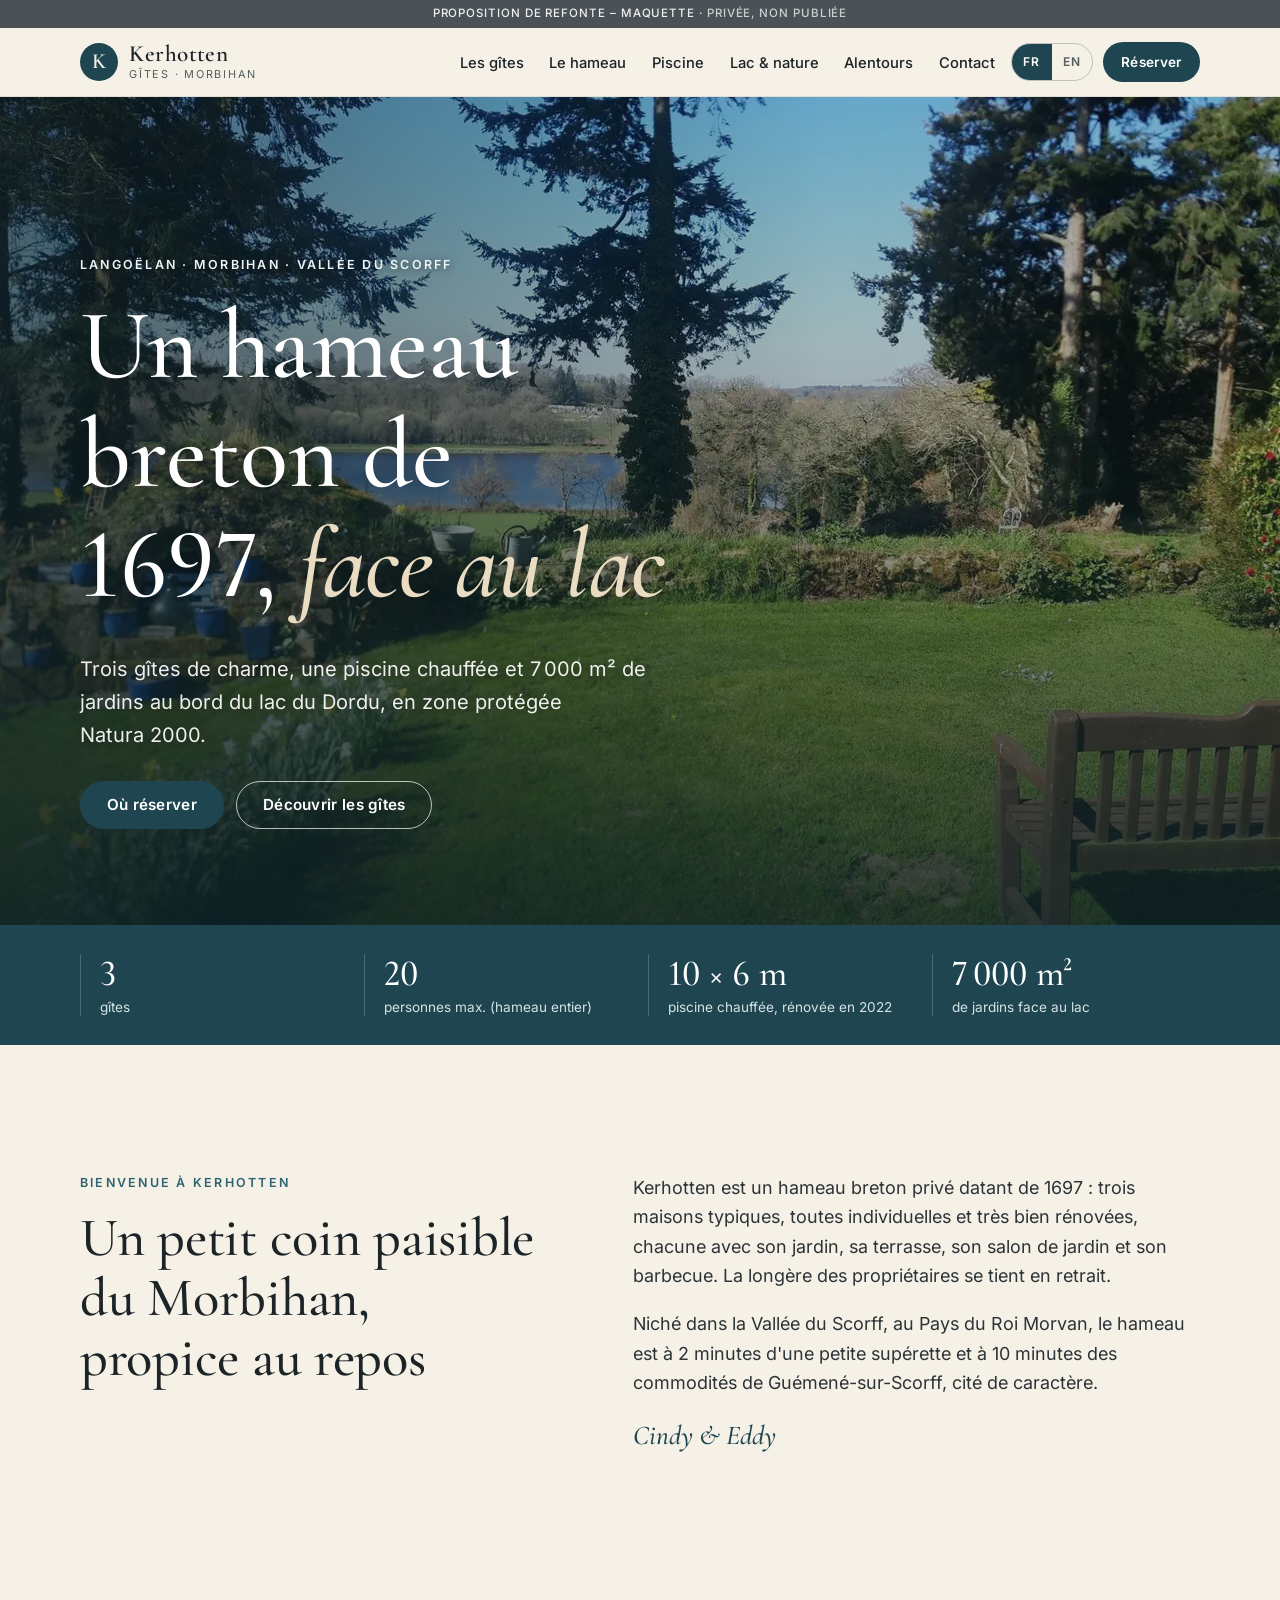
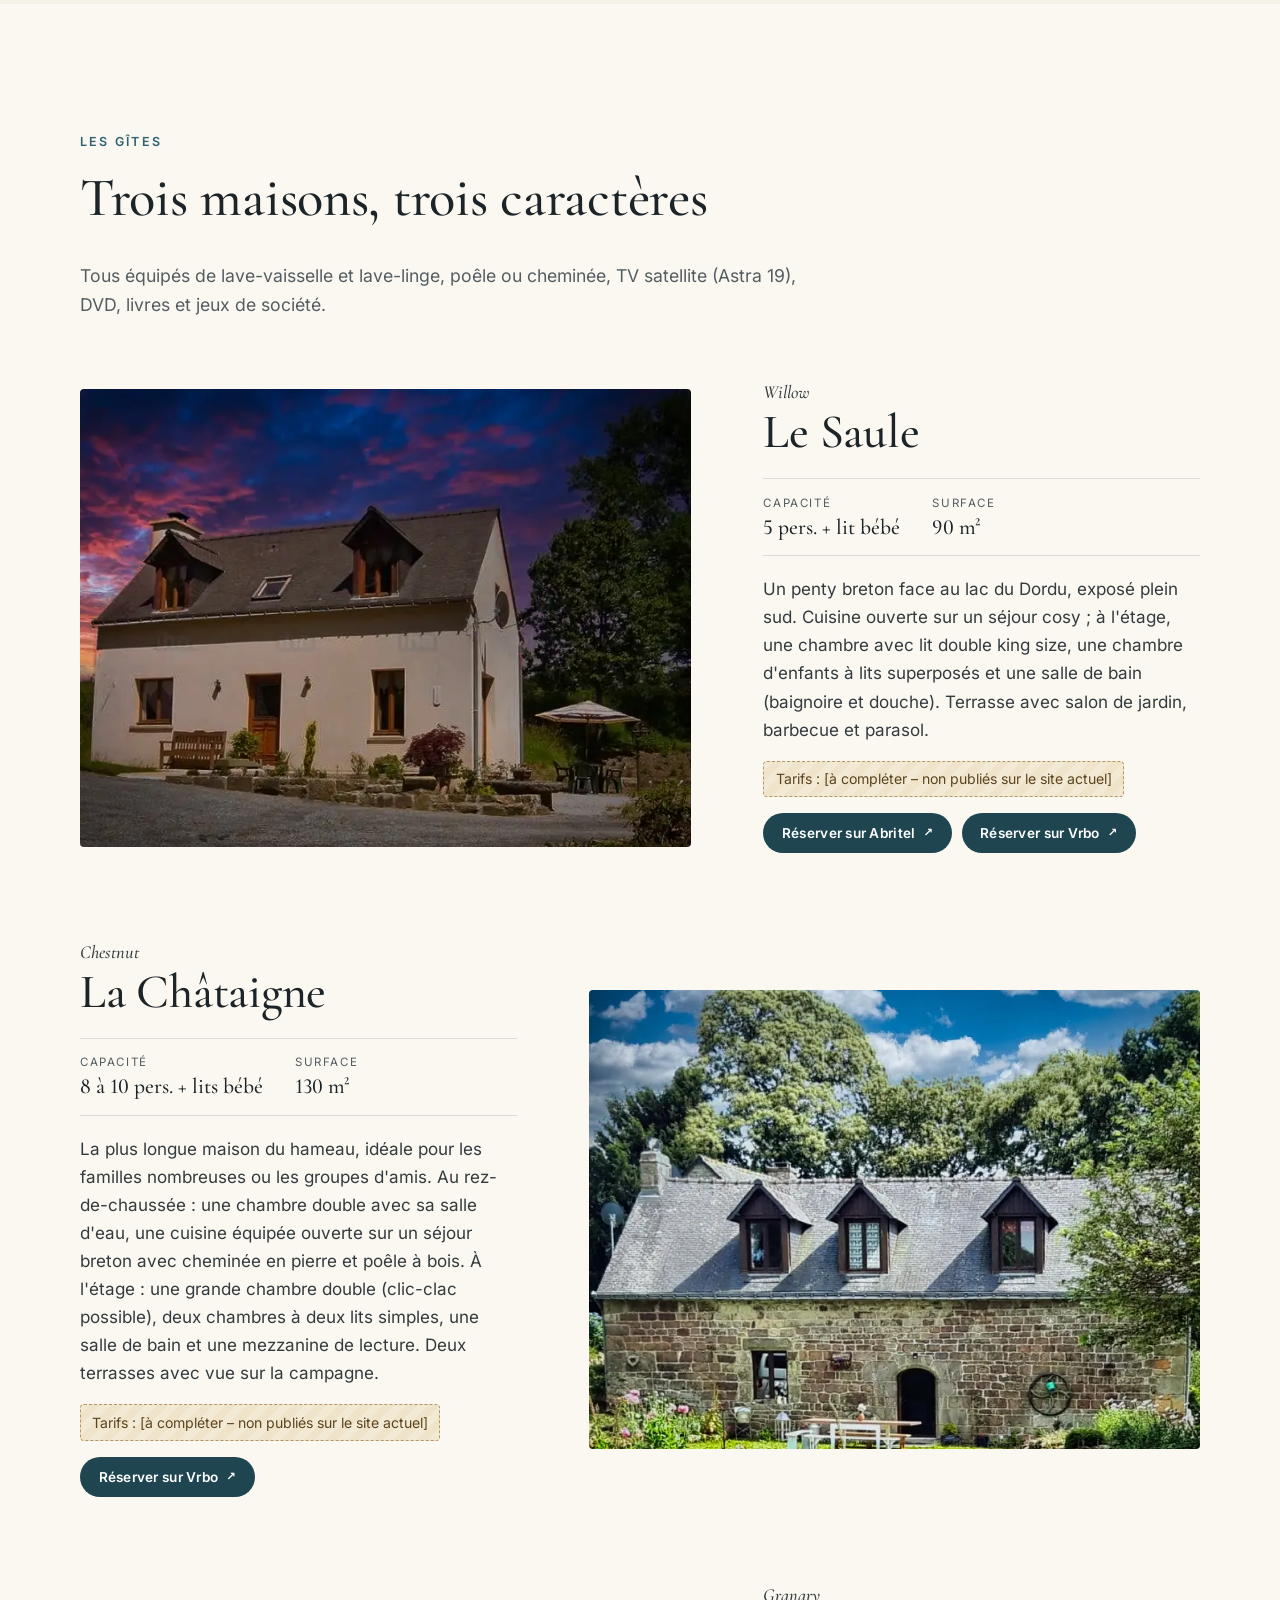
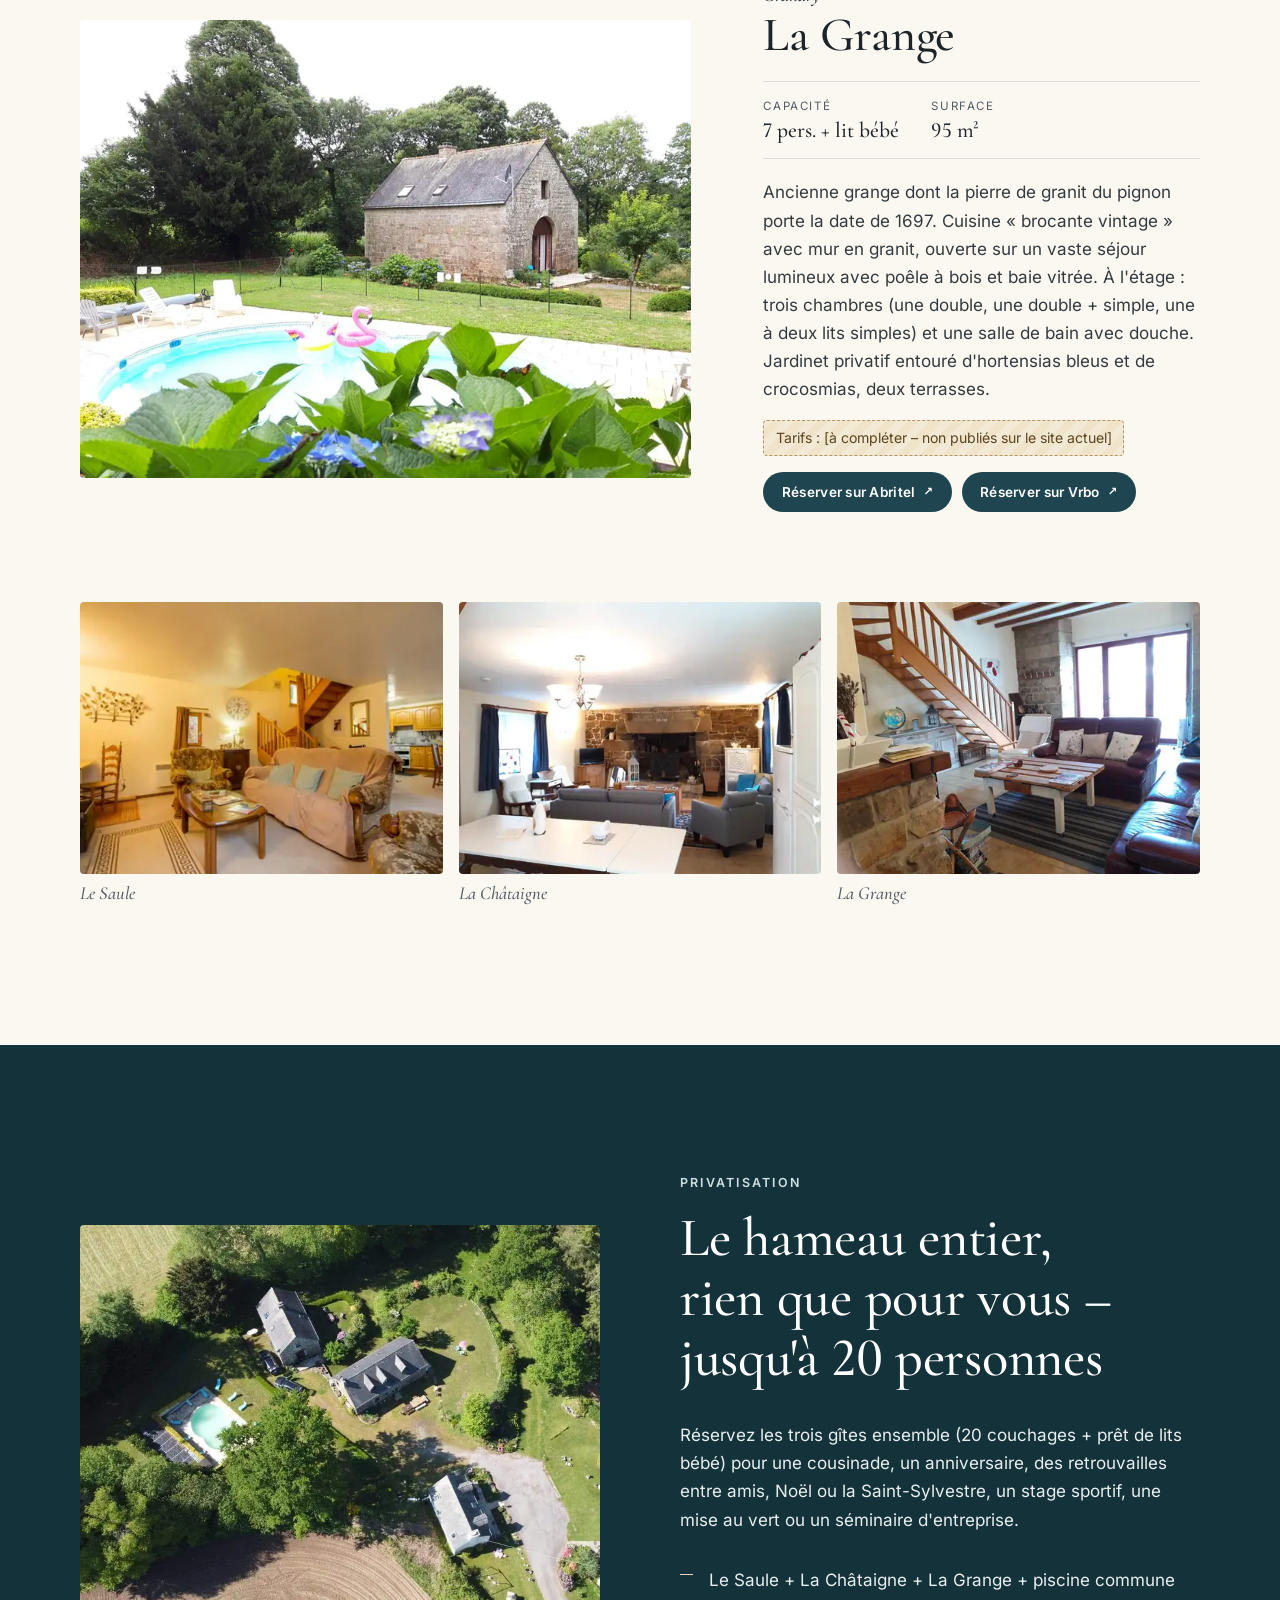
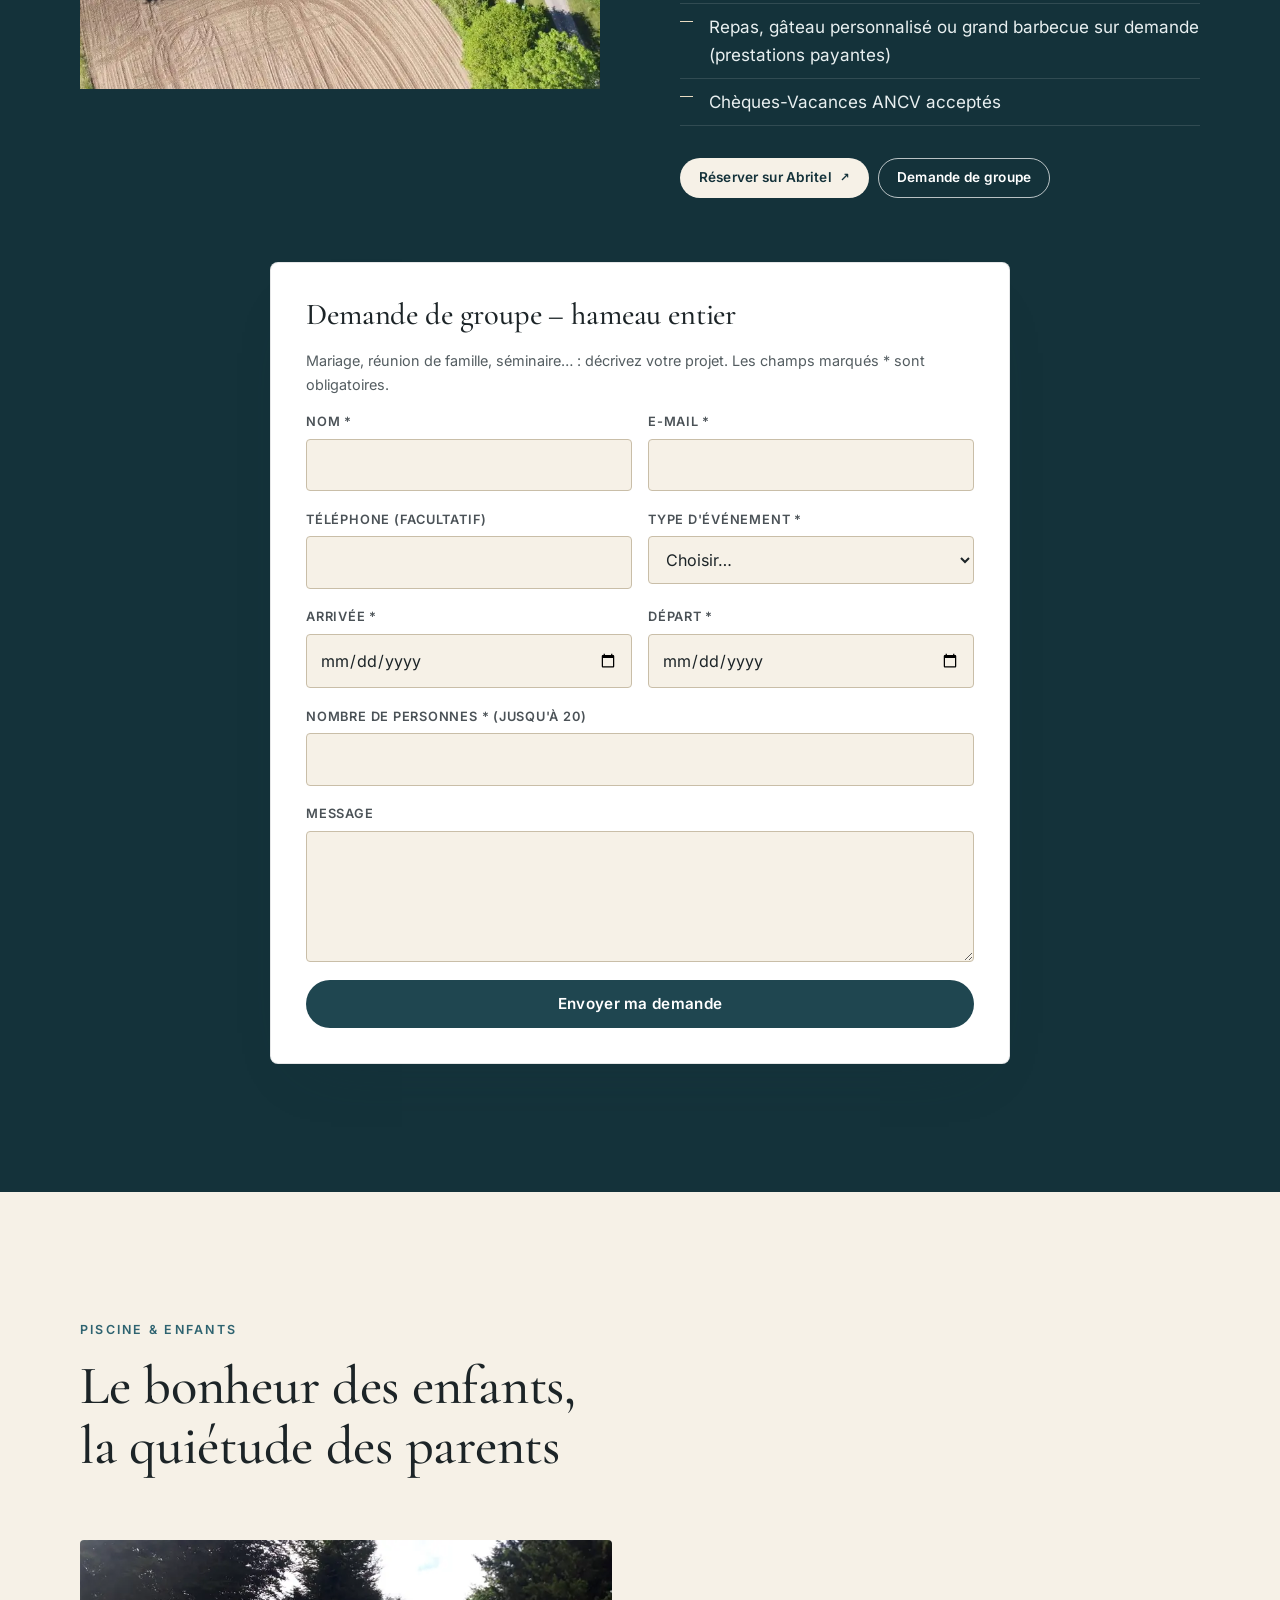
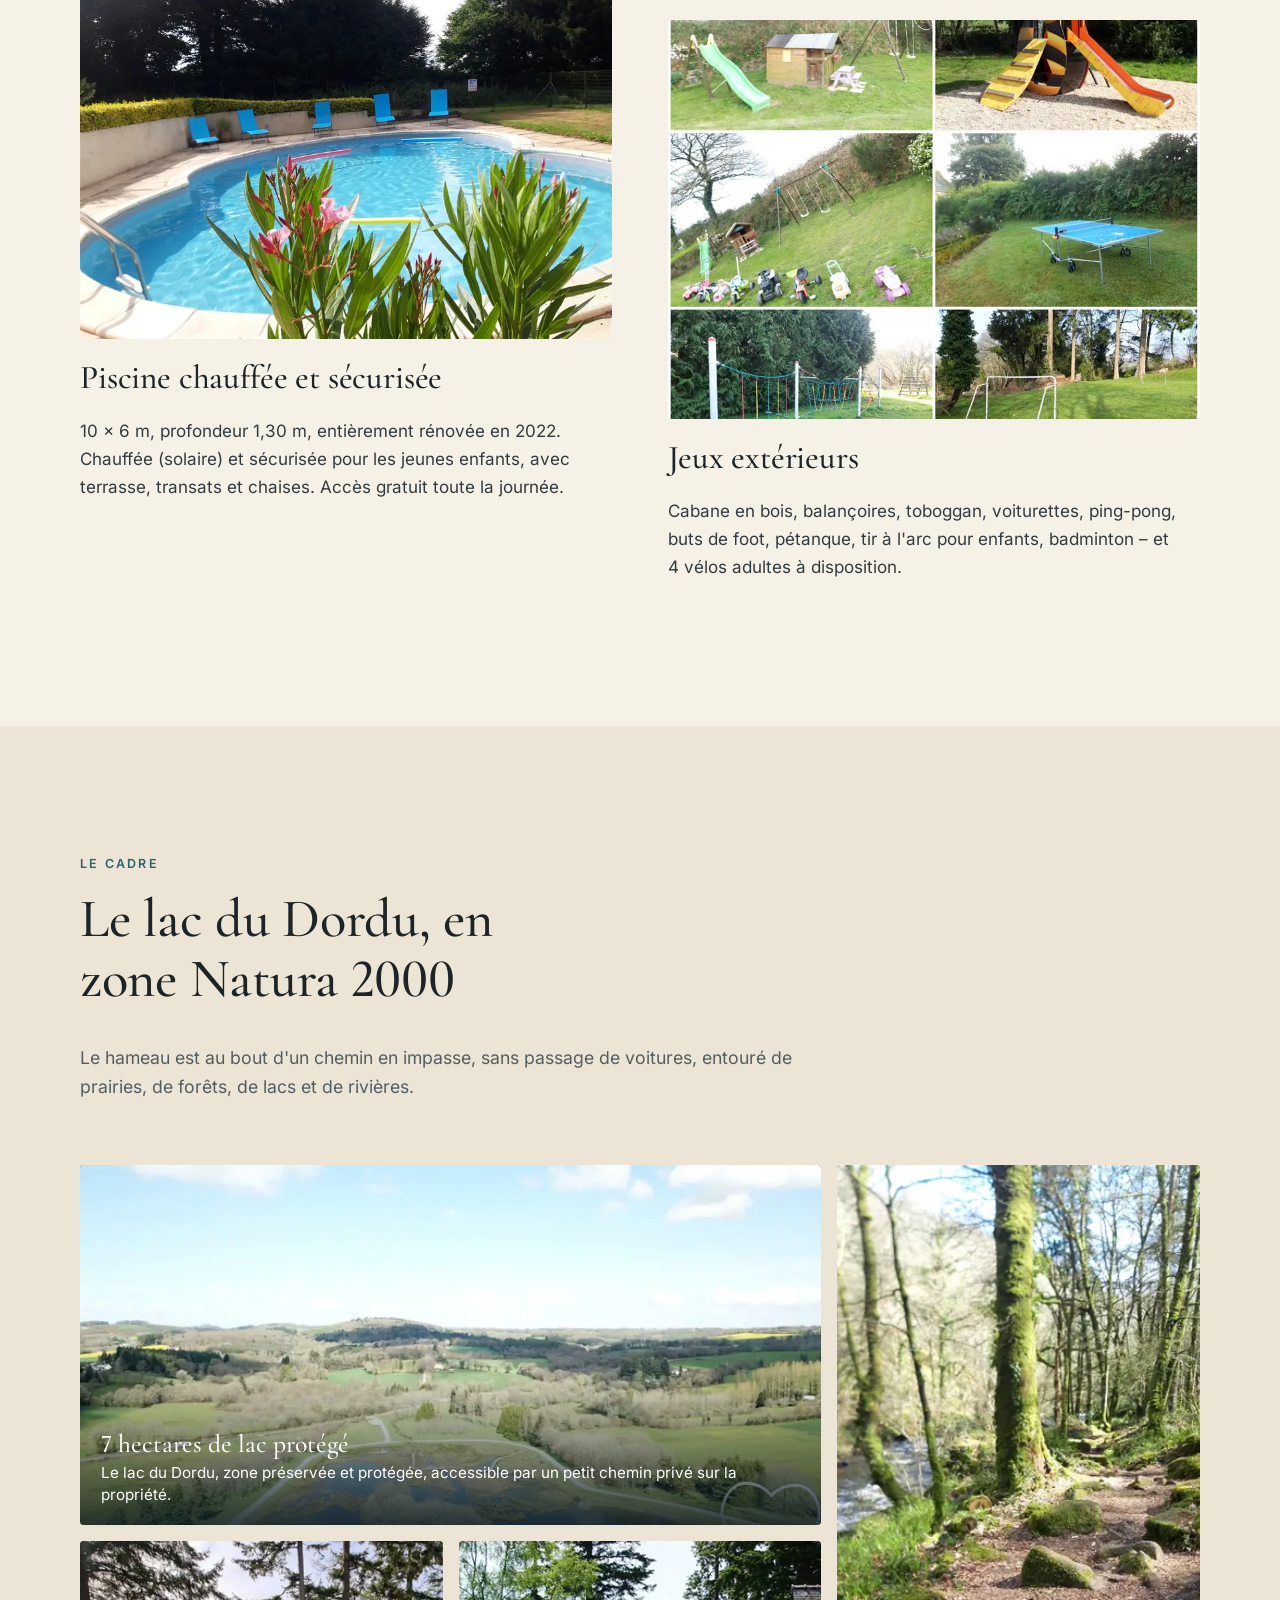
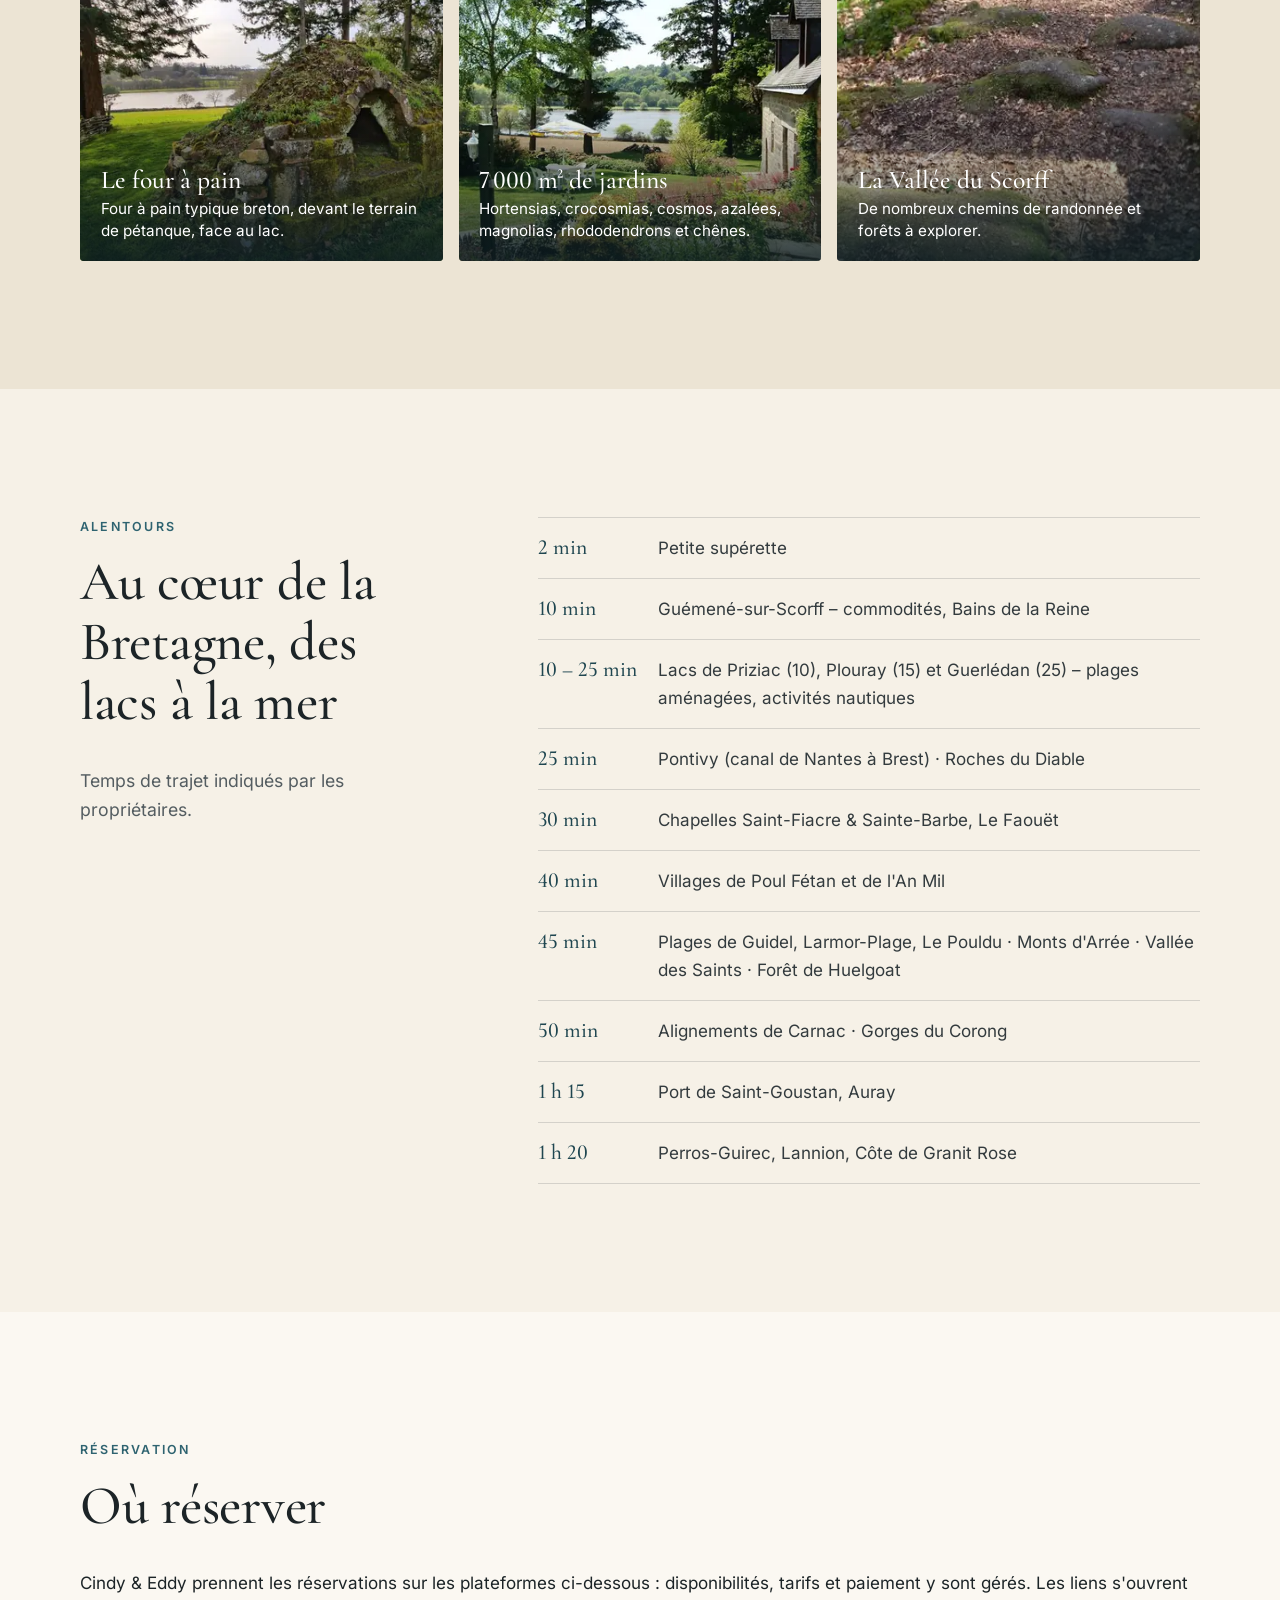
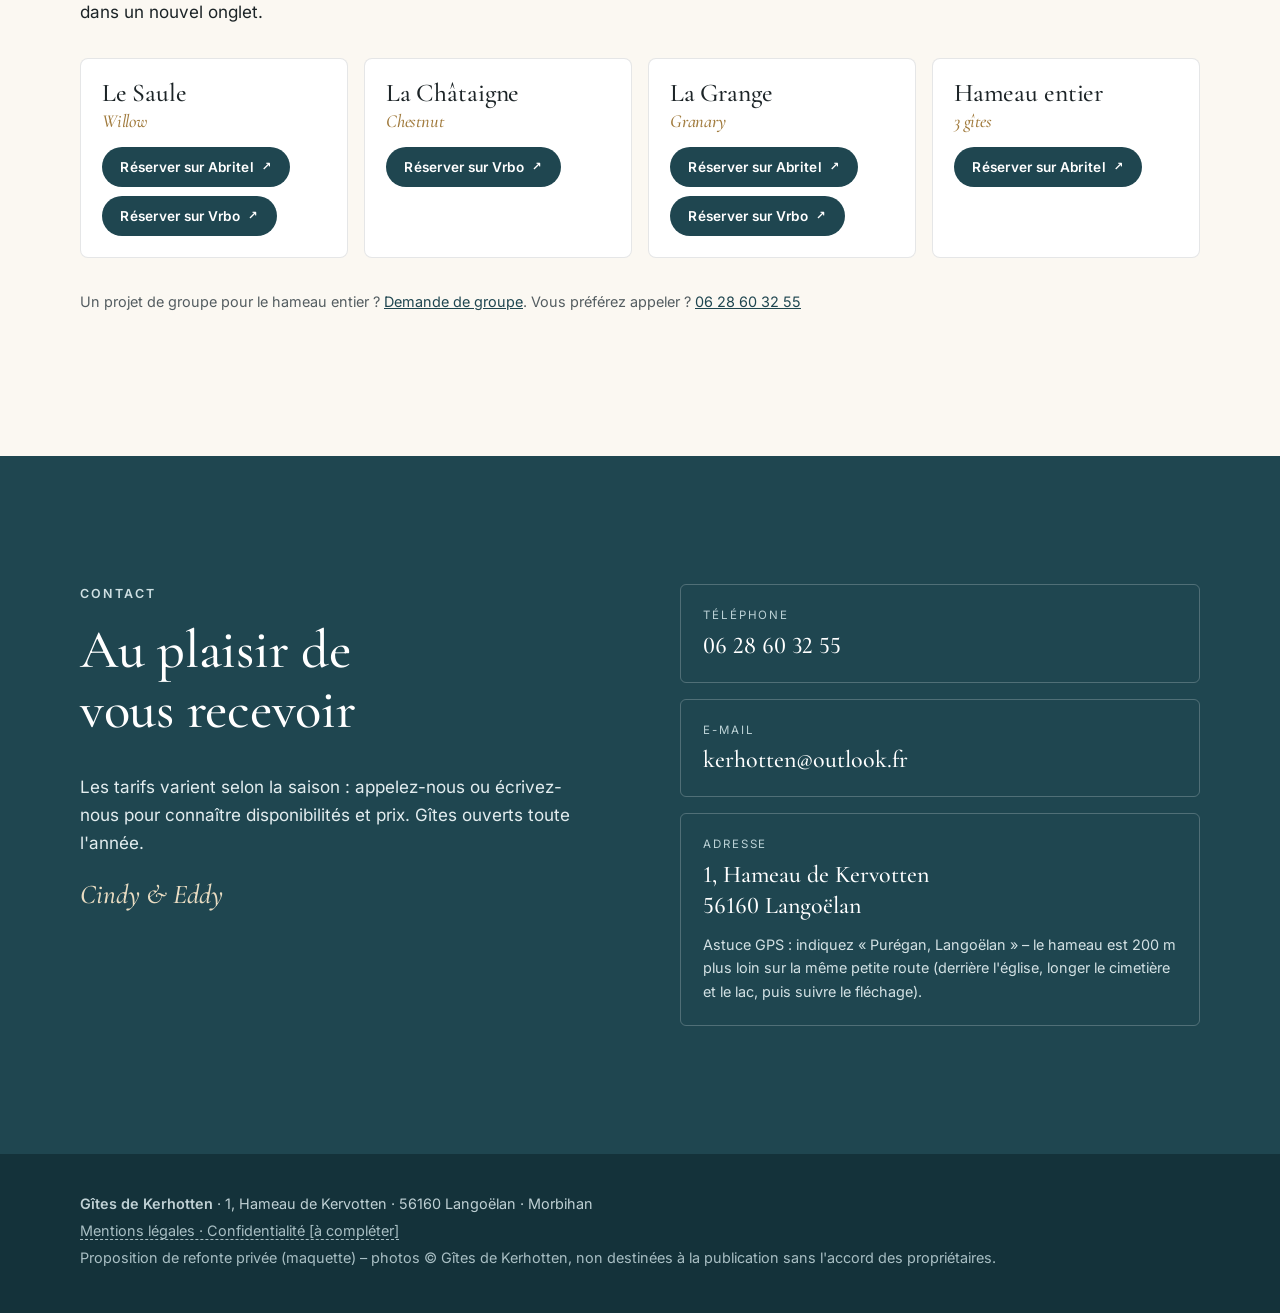
==== commit ce68a43d: "Booking via Abritel/Vrbo links, group request form (demo), remove booking calendar" ====
--- a/index.html
+++ b/index.html
@@ -2,7 +2,7 @@
 <!--
   Private redesign proposal, photos © Gîtes de Kerhotten, not for publication without owners' consent.
   Proposition de refonte privée (maquette) – photos © Gîtes de Kerhotten, ne pas publier sans l'accord des propriétaires.
-  Textes et chiffres repris uniquement du site actuel www.gitesdekerhotten.fr ; tarifs et calendrier = emplacements à compléter.
+  Textes et chiffres repris uniquement du site actuel www.gitesdekerhotten.fr ; tarifs = emplacements à compléter ; réservation via les annonces Abritel / Vrbo existantes (URL tirées de kerhotten-activity.md).
 -->
 <html lang="fr">
 <head>
@@ -30,7 +30,7 @@
 <link rel="preload" href="fonts/inter-latin-400-normal.woff2" as="font" type="font/woff2" crossorigin>
 <link rel="preload" as="image" type="image/webp" href="img/hero-lac-800.webp" imagesrcset="img/hero-lac-480.webp 480w, img/hero-lac-640.webp 640w, img/hero-lac-800.webp 800w, img/hero-lac-1280.webp 1280w" imagesizes="100vw" fetchpriority="high">
 <link rel="icon" href="data:image/svg+xml,%3Csvg xmlns='http://www.w3.org/2000/svg' viewBox='0 0 32 32'%3E%3Crect width='32' height='32' rx='6' fill='%231f4650'/%3E%3Ctext x='16' y='23' font-size='20' text-anchor='middle' fill='%23f6f1e7' font-family='Georgia,serif'%3EK%3C/text%3E%3C/svg%3E">
-<style>@font-face{font-family:"Cormorant Garamond";font-style:normal;font-weight:500;font-display:swap;src:url(fonts/cormorant-garamond-latin-500-normal.woff2)format("woff2")}@font-face{font-family:"Cormorant Garamond";font-style:italic;font-weight:500;font-display:swap;src:url(fonts/cormorant-garamond-latin-500-italic.woff2)format("woff2")}@font-face{font-family:"Cormorant Garamond";font-style:normal;font-weight:600;font-display:swap;src:url(fonts/cormorant-garamond-latin-600-normal.woff2)format("woff2")}@font-face{font-family:Inter;font-style:normal;font-weight:400;font-display:swap;src:url(fonts/inter-latin-400-normal.woff2)format("woff2")}@font-face{font-family:Inter;font-style:normal;font-weight:500;font-display:swap;src:url(fonts/inter-latin-500-normal.woff2)format("woff2")}@font-face{font-family:Inter;font-style:normal;font-weight:600;font-display:swap;src:url(fonts/inter-latin-600-normal.woff2)format("woff2")}:root{--sea:#1f4650;--sea-deep:#14323a;--sea-soft:#2e6370;--granite:#4b5257;--granite-light:#8a9196;--linen:#f6f1e7;--linen-2:#ece4d4;--sand:#d9ccb4;--ink:#1c2427;--muted:#545d61;--brass:#a07a3c;--serif:"Cormorant Garamond",Georgia,"Times New Roman",serif;--sans:Inter,system-ui,-apple-system,"Segoe UI",Roboto,sans-serif;--wrap:1200px;--gutter:clamp(1.25rem,4vw,2.5rem);--radius:4px;--ease:cubic-bezier(.2,.7,.2,1);--section:clamp(4.5rem,10vw,8.5rem)}*,::after,::before{box-sizing:border-box}html{-webkit-text-size-adjust:100%;scroll-behavior:smooth;scroll-padding-top:5rem}body{margin:0;font-variant-numeric:lining-nums;font-family:var(--sans);font-size:1.0625rem;line-height:1.65;color:var(--ink);background:var(--linen);text-rendering:optimizeLegibility;-webkit-font-smoothing:antialiased}img{max-width:100%;height:auto}img,picture{display:block}a{color:var(--sea)}a:focus-visible,button:focus-visible,input:focus-visible,pre:focus-visible,select:focus-visible,textarea:focus-visible{outline:3px solid var(--brass);outline-offset:3px}h1,h2,h3{font-variant-numeric:lining-nums;font-family:var(--serif);font-weight:500;line-height:1.1;margin:0 0 .6em;letter-spacing:-.005em}h1,h2{text-wrap:balance}h2{font-size:clamp(2.1rem,4.6vw,3.4rem)}h3{font-size:clamp(1.7rem,2.6vw,2.1rem)}p{margin:0 0 1em}.wrap{max-width:var(--wrap);margin:0 auto;padding:0 var(--gutter)}.skip,.sr-only{position:absolute}.sr-only{width:1px;height:1px;overflow:hidden;clip:rect(0 0 0 0);white-space:nowrap}.skip{left:1rem;top:-4rem;z-index:100;background:var(--sea);color:#fff;padding:.7rem 1rem;border-radius:var(--radius)}.skip:focus{top:1rem}.small{font-size:.9rem;color:var(--muted)}.eyebrow{font-family:var(--sans);font-size:.78rem;font-weight:600;letter-spacing:.18em;text-transform:uppercase;color:var(--sea-soft);margin-bottom:1rem}.eyebrow-light{color:#cfe0e3}.section{padding:var(--section)0}.section-head{max-width:46rem;margin-bottom:clamp(2.5rem,5vw,4rem)}.section-lead{color:var(--muted);font-size:1.1rem}.btn{display:inline-flex;align-items:center;justify-content:center;gap:.5rem;min-height:48px;padding:.85rem 1.6rem;border-radius:999px;font:600 .95rem/1.2 var(--sans);letter-spacing:.02em;text-decoration:none;border:1px solid transparent;cursor:pointer;transition:background-color .25s var(--ease),color .25s var(--ease),transform .25s var(--ease),border-color .25s}.btn:hover{transform:translateY(-1px)}.btn-primary{background:var(--sea);color:#fff}.btn-primary:hover{background:var(--sea-deep)}.btn-dark{background:var(--ink);color:#fff}.btn-light{background:var(--linen);color:var(--sea-deep)}.btn-light:hover{background:#fff}.btn-ghost-light{color:#fff;border-color:rgba(255,255,255,.7)}.btn-ghost-light:hover{background:rgba(255,255,255,.12)}.btn-small{min-height:40px;padding:.55rem 1.1rem;font-size:.85rem}.btn-block{width:100%}.link-arrow{font-weight:600;text-decoration:none;color:var(--sea);display:inline-flex;align-items:center;gap:.4rem;min-height:44px}.link-arrow::after{content:"→";transition:transform .25s var(--ease)}.link-arrow:hover::after{transform:translateX(4px)}.site-header{position:sticky;top:0;z-index:50;background:rgba(246,241,231,.94);backdrop-filter:saturate(1.2) blur(10px);-webkit-backdrop-filter:saturate(1.2) blur(10px);border-bottom:1px solid rgba(75,82,87,.12)}.header-inner{display:flex;align-items:center;gap:1rem;min-height:68px}.brand,.nav a{color:var(--ink);text-decoration:none}.brand{display:flex;align-items:center;gap:.7rem;margin-right:auto}.brand-mark{display:grid;place-items:center;width:38px;height:38px;border-radius:50%;background:var(--sea);color:var(--linen);font:600 1.35rem/1 var(--serif)}.brand-text,.facts li{display:flex;flex-direction:column;line-height:1.1}.brand-name{font:600 1.45rem/1 var(--serif);letter-spacing:.02em}.brand-sub,.gite-specs dt{text-transform:uppercase;color:var(--muted)}.brand-sub{font-size:.68rem;letter-spacing:.16em;margin-top:.2rem}.nav ul{list-style:none;margin:0;padding:0;display:flex;gap:1.6rem}.nav a{font-size:.92rem;font-weight:500;padding:.4rem 0;background:linear-gradient(var(--sea),var(--sea)) left bottom/0 1px no-repeat;transition:background-size .3s var(--ease)}.nav a:hover{background-size:100% 1px}.header-actions{display:flex;align-items:center;gap:.6rem}.lang{display:flex;border:1px solid rgba(75,82,87,.3);border-radius:999px;overflow:hidden}.lang-btn,.menu-toggle{background:0 0;border:0;cursor:pointer}.lang-btn{font:600 .75rem/1 var(--sans);letter-spacing:.08em;padding:0 .7rem;min-height:36px;min-width:40px;color:var(--muted)}.lang-btn[aria-pressed=true]{background:var(--sea);color:#fff}.menu-toggle{display:none;width:44px;height:44px;position:relative}.burger,.burger::after,.burger::before{display:block;width:22px;height:2px;background:var(--ink);position:absolute;left:11px;transition:transform .3s var(--ease),opacity .2s;top:21px}.burger::after,.burger::before{content:"";top:-7px;left:0}.burger::after{top:7px}.menu-toggle[aria-expanded=true] .burger{background:0 0}.menu-toggle[aria-expanded=true] .burger::before{transform:translateY(7px) rotate(45deg)}.menu-toggle[aria-expanded=true] .burger::after{transform:translateY(-7px) rotate(-45deg)}@media (max-width:1023px){.menu-toggle,.nav a,.nav.open{display:block}.header-cta,.nav{display:none}.nav{position:absolute;top:100%;left:0;right:0;background:var(--linen);border-bottom:1px solid rgba(75,82,87,.15);box-shadow:0 20px 30px -20px rgba(0,0,0,.25)}.nav ul{flex-direction:column;gap:0;padding:.5rem var(--gutter) 1.2rem}.nav a{padding:.85rem 0;font-size:1.05rem;border-bottom:1px solid rgba(75,82,87,.1);background:0 0}}.hero{position:relative;min-height:min(92vh,860px);display:flex;align-items:flex-end;color:#fff;overflow:hidden;background:var(--sea-deep)}.hero picture{position:absolute;inset:0}.hero-img{width:100%;height:100%;object-fit:cover;object-position:28% 60%}@media (min-width:900px){.hero-img{object-position:50% 60%}}.hero-shade{position:absolute;inset:0;background:linear-gradient(180deg,rgba(16,36,42,.25)0,rgba(16,36,42,.35) 40%,rgba(14,32,38,.85) 100%),linear-gradient(90deg,rgba(14,32,38,.55)0,rgba(14,32,38,0) 65%)}.hero-content{position:relative;padding-top:6rem;padding-bottom:clamp(3rem,8vw,6rem);width:100%}.hero-title{font-size:clamp(2.9rem,8vw,6.2rem);max-width:13ch;margin-bottom:.35em;text-shadow:0 2px 24px rgba(0,0,0,.25)}.hero-title em{font-style:italic;color:#e9dcc2}.hero-content .eyebrow{text-shadow:0 1px 8px rgba(0,0,0,.6);color:#eef4f5}.hero-lead{text-shadow:0 1px 12px rgba(0,0,0,.35);font-size:clamp(1.05rem,1.6vw,1.25rem);max-width:36rem;color:rgba(255,255,255,.92)}.hero-ctas{display:flex;flex-wrap:wrap;gap:.8rem;margin-top:1.8rem}.facts-band{background:var(--sea);color:var(--linen)}.facts{list-style:none;margin:0 auto;display:grid;grid-template-columns:repeat(2,1fr);gap:1.4rem 1rem;padding-top:1.8rem;padding-bottom:1.8rem}.facts li{font-size:.85rem;line-height:1.35;color:#d4e3e6}.facts strong{font:500 clamp(1.7rem,3vw,2.3rem)/1.1 var(--serif);color:#fff;margin-bottom:.2rem}@media (min-width:760px){.facts{grid-template-columns:repeat(4,1fr)}.facts li{border-left:1px solid rgba(255,255,255,.2);padding-left:1.2rem}}.intro-grid{display:grid;gap:2rem}.intro-text{font-size:1.12rem;color:#2c3437;max-width:40rem}.signature{font:italic 500 1.7rem/1 var(--serif);color:var(--sea);margin-top:1.5rem}.signature-light{color:#e9dcc2}@media (min-width:900px){.intro-grid{grid-template-columns:5fr 6fr;gap:5rem;align-items:start}}.gites{background:#fbf8f2}.gite-list{display:grid;gap:clamp(3.5rem,7vw,6rem)}.gite{display:grid;gap:1.6rem;align-items:center}.gite-media{overflow:hidden;border-radius:var(--radius);background:var(--linen-2);aspect-ratio:4/3}.gite-img,.gite-media picture{height:100%}.gite-img{width:100%;object-fit:cover;transition:transform 1.2s var(--ease)}.gite:hover .gite-img{transform:scale(1.03)}.gite-en{font:italic 500 1.15rem/1 var(--serif);color:var(--brass);margin:0 0 .3rem}.gite h3{font-size:clamp(2.2rem,4vw,3rem);margin-bottom:.4em}.gite-specs{display:flex;gap:2rem;margin:0 0 1.2rem;padding:.9rem 0;border-top:1px solid rgba(75,82,87,.18);border-bottom:1px solid rgba(75,82,87,.18)}.gite-specs div{display:flex;flex-direction:column}.gite-specs dt{font-size:.72rem;letter-spacing:.14em}.gite-specs dd{margin:0;font:500 1.35rem/1.3 var(--serif);color:var(--ink)}.duo-item p,.gite-body p{color:#333b3e}.placeholder{display:table;font-size:.88rem;background:repeating-linear-gradient(-45deg,#f3ead6,#f3ead6 8px,#efe3c9 8px,#efe3c9 16px);border:1px dashed #b39762;padding:.35rem .7rem;border-radius:var(--radius);color:#5a4520!important}@media (min-width:900px){.gite{grid-template-columns:7fr 5fr;gap:4.5rem}.gite:nth-child(even){grid-template-columns:5fr 7fr}.gite:nth-child(even) .gite-media{order:2}}.interiors{display:grid;grid-auto-flow:column;grid-auto-columns:80%;gap:1rem;overflow-x:auto;scroll-snap-type:x mandatory;margin-top:clamp(3.5rem,7vw,6rem);padding-bottom:.8rem}.interiors figure{margin:0;scroll-snap-align:start}.interiors picture{aspect-ratio:4/3}.inter-img{width:100%;height:100%;object-fit:cover}.interiors figcaption{font:italic 500 1.15rem var(--serif);color:var(--muted);margin-top:.5rem}@media (min-width:900px){.interiors{grid-auto-flow:row;grid-template-columns:repeat(3,1fr);overflow:visible}}.hameau{background:var(--sea-deep);color:#e8eff0}.contact h2,.hameau h2{color:#fff}.split{display:grid;gap:2.5rem;align-items:center}.split-media{border-radius:var(--radius);overflow:hidden;aspect-ratio:1/1}.split-img{width:100%;height:100%;object-fit:cover}.ticks{list-style:none;padding:0;margin:1.5rem 0 2rem}.ticks li{padding:.55rem 0 .55rem 1.8rem;position:relative;border-bottom:1px solid rgba(255,255,255,.12)}.ticks li::before{content:"";position:absolute;left:0;top:1.05rem;width:.8rem;height:1px;background:#e9dcc2}@media (min-width:900px){.split{grid-template-columns:1fr 1fr;gap:5rem}}.duo{display:grid;gap:3rem}.duo-item{margin:0}.duo-item picture,.interiors picture,.mosaic figure{overflow:hidden;border-radius:var(--radius)}.duo-item picture{aspect-ratio:4/3;margin-bottom:1.3rem}.duo-img{width:100%;height:100%;object-fit:cover}@media (min-width:900px){.duo{grid-template-columns:1fr 1fr;gap:3.5rem}.duo-item:nth-child(2){margin-top:5rem}}.cadre{background:var(--linen-2)}.distances li,.mosaic{display:grid;gap:1rem}.mosaic figure{margin:0;position:relative;min-height:280px;background:var(--granite)}.mosaic picture{position:absolute;inset:0}.mosaic-img{width:100%;height:100%;object-fit:cover}.mosaic figcaption{position:absolute;left:0;right:0;bottom:0;padding:3.5rem 1.3rem 1.2rem;color:#fff;background:linear-gradient(180deg,transparent,rgba(12,28,33,.85));display:flex;flex-direction:column;gap:.2rem;font-size:.95rem;line-height:1.45}.mosaic figcaption strong{font:500 1.6rem/1.15 var(--serif)}@media (min-width:760px){.mosaic{grid-template-columns:repeat(3,1fr);grid-template-rows:300px 300px}.m-a{grid-column:1/3;grid-row:1/2}.m-b{grid-column:3/4;grid-row:1/3}.m-c,.m-d{grid-column:1/2;grid-row:2/3}.m-d{grid-column:2/3}}@media (min-width:1100px){.mosaic{grid-template-rows:360px 320px}}.alentours-grid{display:grid;gap:2.5rem}.distances{list-style:none;margin:0;padding:0;border-top:1px solid rgba(75,82,87,.2)}.distances li{grid-template-columns:6.5rem 1fr;padding:1rem 0;border-bottom:1px solid rgba(75,82,87,.2);align-items:baseline}.d-time{font:500 1.35rem/1.2 var(--serif);color:var(--sea);white-space:nowrap}.d-place{color:#333b3e}@media (min-width:900px){.alentours-grid{grid-template-columns:4fr 7fr;gap:5rem}.alentours-grid header{position:sticky;top:7rem;align-self:start}}.reserver{background:#fbf8f2}.reserver-grid{display:grid;gap:2.5rem}.calendar-placeholder{border:1px dashed #b39762;background:repeating-linear-gradient(-45deg,#f6efdf,#f6efdf 10px,#f1e7d1 10px,#f1e7d1 20px);border-radius:var(--radius);padding:1.2rem 1.3rem;margin:1.6rem 0;font-size:.95rem;color:#4a3c22}.field label,.placeholder-tag{font-weight:600;text-transform:uppercase;margin-bottom:.4rem}.placeholder-tag{font-size:.7rem;letter-spacing:.16em;color:#7a5b22}.booking{background:#fff;border:1px solid rgba(75,82,87,.14);border-radius:8px;padding:clamp(1.3rem,3vw,2.2rem);box-shadow:0 30px 60px -40px rgba(20,50,58,.35)}.field{display:flex;flex-direction:column;margin-bottom:1.1rem;min-width:0}.field-row{display:grid;grid-template-columns:1fr 1fr;gap:0 1rem}@media (max-width:480px){.field-row-dates{grid-template-columns:1fr}}.field label{font-size:.8rem;letter-spacing:.06em;color:var(--granite)}.field input,.field select,.field textarea{font:inherit;font-size:1rem;color:var(--ink);background:var(--linen);border:1px solid #c9bea8;border-radius:var(--radius);padding:.75rem .8rem;min-height:48px;width:100%;min-width:0}.field textarea{resize:vertical}.field input:focus,.field select:focus,.field textarea:focus{border-color:var(--sea);background:#fff}.form-error{color:#9b2c1f;font-weight:500;min-height:0;margin:0}.form-error:not(:empty){margin-bottom:1rem}.mail-preview{margin-top:1.5rem;border-top:1px solid rgba(75,82,87,.15);padding-top:1.3rem}.preview-title{font-weight:600}.mail-preview pre{white-space:pre-wrap;word-break:break-word;font:.88rem/1.55 ui-monospace,SFMono-Regular,Menlo,monospace;background:var(--linen);border-radius:var(--radius);padding:1rem;margin:0 0 1rem;max-height:18rem;overflow:auto}@media (min-width:900px){.reserver-grid{grid-template-columns:5fr 6fr;gap:5rem;align-items:start}}.contact{background:var(--sea);color:#e3edef}.contact-grid{display:grid;gap:2.5rem}.contact-cards{display:grid;gap:1rem}.contact-card{display:flex;flex-direction:column;gap:.3rem;padding:1.3rem 1.4rem;border:1px solid rgba(255,255,255,.22);border-radius:6px;color:#fff;text-decoration:none;transition:background-color .25s}a.contact-card:hover{background:rgba(255,255,255,.07)}.cc-label{font-size:.72rem;letter-spacing:.16em;text-transform:uppercase;color:#bcd2d6}.cc-value{font:500 1.5rem/1.3 var(--serif);font-style:normal;word-break:break-word}.cc-note{font-size:.9rem;color:#d3e1e4;margin-top:.4rem}@media (min-width:900px){.contact-grid{grid-template-columns:1fr 1fr;gap:5rem}}.site-footer{background:var(--sea-deep);color:#bfd0d4;padding:2.2rem 0 2.5rem;font-size:.9rem}.site-footer p{margin:.2rem 0}.site-footer .small{color:#a9bfc4}.placeholder-inline{border-bottom:1px dashed #a9bfc4}.mock-label{margin:0;background:var(--granite);color:#eef0ef;font:500 .72rem/1.2 var(--sans);letter-spacing:.08em;text-transform:uppercase;text-align:center;padding:.45rem 1rem}.mock-sub{opacity:.8}@media (max-width:520px){.mock-sep,.mock-sub{display:none}}@media (prefers-reduced-motion:no-preference){.js .reveal{opacity:0;transform:translateY(24px);transition:opacity .9s var(--ease),transform .9s var(--ease)}.js .reveal.in{opacity:1;transform:none}.hero-content>*{animation:rise 1s var(--ease) both}.hero-content>:nth-child(2){animation-delay:.08s}.hero-content>:nth-child(3){animation-delay:.16s}.hero-content>:nth-child(4){animation-delay:.24s}@keyframes rise{0%{opacity:0;transform:translateY(18px)}to{opacity:1;transform:none}}}@media (prefers-reduced-motion:reduce){html{scroll-behavior:auto}*,::after,::before{transition-duration:.01ms!important;animation-duration:.01ms!important}}.cc-value,.d-time,.facts strong,.gite-specs dd,.hero-title,.mosaic figcaption strong{font-variant-numeric:lining-nums}</style>
+<style>@font-face{font-family:"Cormorant Garamond";font-style:normal;font-weight:500;font-display:swap;src:url(fonts/cormorant-garamond-latin-500-normal.woff2)format("woff2")}@font-face{font-family:"Cormorant Garamond";font-style:italic;font-weight:500;font-display:swap;src:url(fonts/cormorant-garamond-latin-500-italic.woff2)format("woff2")}@font-face{font-family:"Cormorant Garamond";font-style:normal;font-weight:600;font-display:swap;src:url(fonts/cormorant-garamond-latin-600-normal.woff2)format("woff2")}@font-face{font-family:Inter;font-style:normal;font-weight:400;font-display:swap;src:url(fonts/inter-latin-400-normal.woff2)format("woff2")}@font-face{font-family:Inter;font-style:normal;font-weight:500;font-display:swap;src:url(fonts/inter-latin-500-normal.woff2)format("woff2")}@font-face{font-family:Inter;font-style:normal;font-weight:600;font-display:swap;src:url(fonts/inter-latin-600-normal.woff2)format("woff2")}:root{--sea:#1f4650;--sea-deep:#14323a;--sea-soft:#2e6370;--granite:#4b5257;--granite-light:#8a9196;--linen:#f6f1e7;--linen-2:#ece4d4;--sand:#d9ccb4;--ink:#1c2427;--muted:#545d61;--brass:#a07a3c;--serif:"Cormorant Garamond",Georgia,"Times New Roman",serif;--sans:Inter,system-ui,-apple-system,"Segoe UI",Roboto,sans-serif;--wrap:1200px;--gutter:clamp(1.25rem,4vw,2.5rem);--radius:4px;--ease:cubic-bezier(.2,.7,.2,1);--section:clamp(4.5rem,10vw,8.5rem)}*,::after,::before{box-sizing:border-box}html{-webkit-text-size-adjust:100%;scroll-behavior:smooth;scroll-padding-top:5rem}body{margin:0;font-variant-numeric:lining-nums;font-family:var(--sans);font-size:1.0625rem;line-height:1.65;color:var(--ink);background:var(--linen);text-rendering:optimizeLegibility;-webkit-font-smoothing:antialiased}img{max-width:100%;height:auto}img,picture{display:block}a{color:var(--sea)}a:focus-visible,button:focus-visible,input:focus-visible,pre:focus-visible,select:focus-visible,textarea:focus-visible{outline:3px solid var(--brass);outline-offset:3px}h1,h2,h3{font-variant-numeric:lining-nums;font-family:var(--serif);font-weight:500;line-height:1.1;margin:0 0 .6em;letter-spacing:-.005em}h1,h2{text-wrap:balance}h2{font-size:clamp(2.1rem,4.6vw,3.4rem)}h3{font-size:clamp(1.7rem,2.6vw,2.1rem)}p{margin:0 0 1em}.wrap{max-width:var(--wrap);margin:0 auto;padding:0 var(--gutter)}.skip,.sr-only{position:absolute}.sr-only{width:1px;height:1px;overflow:hidden;clip:rect(0 0 0 0);white-space:nowrap}.skip{left:1rem;top:-4rem;z-index:100;background:var(--sea);color:#fff;padding:.7rem 1rem;border-radius:var(--radius)}.skip:focus{top:1rem}.small{font-size:.9rem;color:var(--muted)}.eyebrow{font-family:var(--sans);font-size:.78rem;font-weight:600;letter-spacing:.18em;text-transform:uppercase;color:var(--sea-soft);margin-bottom:1rem}.eyebrow-light{color:#cfe0e3}.section{padding:var(--section)0}.section-head{max-width:46rem;margin-bottom:clamp(2.5rem,5vw,4rem)}.section-lead{color:var(--muted);font-size:1.1rem}.btn{display:inline-flex;align-items:center;justify-content:center;gap:.5rem;min-height:48px;padding:.85rem 1.6rem;border-radius:999px;font:600 .95rem/1.2 var(--sans);letter-spacing:.02em;text-decoration:none;border:1px solid transparent;cursor:pointer;transition:background-color .25s var(--ease),color .25s var(--ease),transform .25s var(--ease),border-color .25s}.btn:hover{transform:translateY(-1px)}.btn-primary{background:var(--sea);color:#fff}.btn-primary:hover{background:var(--sea-deep)}.btn-dark{background:var(--ink);color:#fff}.btn-light{background:var(--linen);color:var(--sea-deep)}.btn-light:hover{background:#fff}.btn-ghost-light{color:#fff;border-color:rgba(255,255,255,.7)}.btn-ghost-light:hover{background:rgba(255,255,255,.12)}.btn-small{min-height:40px;padding:.55rem 1.1rem;font-size:.85rem}.btn-block{width:100%}.link-arrow{font-weight:600;text-decoration:none;color:var(--sea);display:inline-flex;align-items:center;gap:.4rem;min-height:44px}.link-arrow::after{content:"→";transition:transform .25s var(--ease)}.link-arrow:hover::after{transform:translateX(4px)}.site-header{position:sticky;top:0;z-index:50;background:rgba(246,241,231,.94);backdrop-filter:saturate(1.2) blur(10px);-webkit-backdrop-filter:saturate(1.2) blur(10px);border-bottom:1px solid rgba(75,82,87,.12)}.header-inner{display:flex;align-items:center;gap:1rem;min-height:68px}.brand,.nav a{color:var(--ink);text-decoration:none}.brand{display:flex;align-items:center;gap:.7rem;margin-right:auto}.brand-mark{display:grid;place-items:center;width:38px;height:38px;border-radius:50%;background:var(--sea);color:var(--linen);font:600 1.35rem/1 var(--serif)}.brand-text,.facts li{display:flex;flex-direction:column;line-height:1.1}.brand-name{font:600 1.45rem/1 var(--serif);letter-spacing:.02em}.brand-sub,.gite-specs dt{text-transform:uppercase;color:var(--muted)}.brand-sub{font-size:.68rem;letter-spacing:.16em;margin-top:.2rem}.nav ul{list-style:none;margin:0;padding:0;display:flex;gap:1.6rem}.nav a{font-size:.92rem;font-weight:500;padding:.4rem 0;background:linear-gradient(var(--sea),var(--sea)) left bottom/0 1px no-repeat;transition:background-size .3s var(--ease)}.nav a:hover{background-size:100% 1px}.header-actions{display:flex;align-items:center;gap:.6rem}.lang{display:flex;border:1px solid rgba(75,82,87,.3);border-radius:999px;overflow:hidden}.lang-btn,.menu-toggle{background:0 0;border:0;cursor:pointer}.lang-btn{font:600 .75rem/1 var(--sans);letter-spacing:.08em;padding:0 .7rem;min-height:36px;min-width:40px;color:var(--muted)}.lang-btn[aria-pressed=true]{background:var(--sea);color:#fff}.menu-toggle{display:none;width:44px;height:44px;position:relative}.burger,.burger::after,.burger::before{display:block;width:22px;height:2px;background:var(--ink);position:absolute;left:11px;transition:transform .3s var(--ease),opacity .2s;top:21px}.burger::after,.burger::before{content:"";top:-7px;left:0}.burger::after{top:7px}.menu-toggle[aria-expanded=true] .burger{background:0 0}.menu-toggle[aria-expanded=true] .burger::before{transform:translateY(7px) rotate(45deg)}.menu-toggle[aria-expanded=true] .burger::after{transform:translateY(-7px) rotate(-45deg)}@media (max-width:1023px){.menu-toggle,.nav a,.nav.open{display:block}.header-cta,.nav{display:none}.nav{position:absolute;top:100%;left:0;right:0;background:var(--linen);border-bottom:1px solid rgba(75,82,87,.15);box-shadow:0 20px 30px -20px rgba(0,0,0,.25)}.nav ul{flex-direction:column;gap:0;padding:.5rem var(--gutter) 1.2rem}.nav a{padding:.85rem 0;font-size:1.05rem;border-bottom:1px solid rgba(75,82,87,.1);background:0 0}}.hero{position:relative;min-height:min(92vh,860px);display:flex;align-items:flex-end;color:#fff;overflow:hidden;background:var(--sea-deep)}.hero picture{position:absolute;inset:0}.hero-img{width:100%;height:100%;object-fit:cover;object-position:28% 60%}@media (min-width:900px){.hero-img{object-position:50% 60%}}.hero-shade{position:absolute;inset:0;background:linear-gradient(180deg,rgba(16,36,42,.25)0,rgba(16,36,42,.35) 40%,rgba(14,32,38,.85) 100%),linear-gradient(90deg,rgba(14,32,38,.55)0,rgba(14,32,38,0) 65%)}.hero-content{position:relative;padding-top:6rem;padding-bottom:clamp(3rem,8vw,6rem);width:100%}.hero-title{font-size:clamp(2.9rem,8vw,6.2rem);max-width:13ch;margin-bottom:.35em;text-shadow:0 2px 24px rgba(0,0,0,.25)}.hero-title em{font-style:italic;color:#e9dcc2}.hero-content .eyebrow{text-shadow:0 1px 8px rgba(0,0,0,.6);color:#eef4f5}.hero-lead{text-shadow:0 1px 12px rgba(0,0,0,.35);font-size:clamp(1.05rem,1.6vw,1.25rem);max-width:36rem;color:rgba(255,255,255,.92)}.hero-ctas{display:flex;flex-wrap:wrap;gap:.8rem;margin-top:1.8rem}.facts-band{background:var(--sea);color:var(--linen)}.facts{list-style:none;margin:0 auto;display:grid;grid-template-columns:repeat(2,1fr);gap:1.4rem 1rem;padding-top:1.8rem;padding-bottom:1.8rem}.facts li{font-size:.85rem;line-height:1.35;color:#d4e3e6}.facts strong{font:500 clamp(1.7rem,3vw,2.3rem)/1.1 var(--serif);color:#fff;margin-bottom:.2rem}@media (min-width:760px){.facts{grid-template-columns:repeat(4,1fr)}.facts li{border-left:1px solid rgba(255,255,255,.2);padding-left:1.2rem}}.intro-grid{display:grid;gap:2rem}.intro-text{font-size:1.12rem;color:#2c3437;max-width:40rem}.signature{font:italic 500 1.7rem/1 var(--serif);color:var(--sea);margin-top:1.5rem}.signature-light{color:#e9dcc2}@media (min-width:900px){.intro-grid{grid-template-columns:5fr 6fr;gap:5rem;align-items:start}}.gites{background:#fbf8f2}.gite-list{display:grid;gap:clamp(3.5rem,7vw,6rem)}.gite{display:grid;gap:1.6rem;align-items:center}.gite-media{overflow:hidden;border-radius:var(--radius);background:var(--linen-2);aspect-ratio:4/3}.gite-img,.gite-media picture{height:100%}.gite-img{width:100%;object-fit:cover;transition:transform 1.2s var(--ease)}.gite:hover .gite-img{transform:scale(1.03)}.gite-en{font:italic 500 1.15rem/1 var(--serif);color:var(--brass);margin:0 0 .3rem}.gite h3{font-size:clamp(2.2rem,4vw,3rem);margin-bottom:.4em}.gite-specs{display:flex;gap:2rem;margin:0 0 1.2rem;padding:.9rem 0;border-top:1px solid rgba(75,82,87,.18);border-bottom:1px solid rgba(75,82,87,.18)}.gite-specs div{display:flex;flex-direction:column}.gite-specs dt{font-size:.72rem;letter-spacing:.14em}.gite-specs dd{margin:0;font:500 1.35rem/1.3 var(--serif);color:var(--ink)}.duo-item p,.gite-body p{color:#333b3e}.placeholder{display:table;font-size:.88rem;background:repeating-linear-gradient(-45deg,#f3ead6,#f3ead6 8px,#efe3c9 8px,#efe3c9 16px);border:1px dashed #b39762;padding:.35rem .7rem;border-radius:var(--radius);color:#5a4520!important}@media (min-width:900px){.gite{grid-template-columns:7fr 5fr;gap:4.5rem}.gite:nth-child(even){grid-template-columns:5fr 7fr}.gite:nth-child(even) .gite-media{order:2}}.interiors{display:grid;grid-auto-flow:column;grid-auto-columns:80%;gap:1rem;overflow-x:auto;scroll-snap-type:x mandatory;margin-top:clamp(3.5rem,7vw,6rem);padding-bottom:.8rem}.interiors figure{margin:0;scroll-snap-align:start}.interiors picture{aspect-ratio:4/3}.inter-img{width:100%;height:100%;object-fit:cover}.interiors figcaption{font:italic 500 1.15rem var(--serif);color:var(--muted);margin-top:.5rem}@media (min-width:900px){.interiors{grid-auto-flow:row;grid-template-columns:repeat(3,1fr);overflow:visible}}.hameau{background:var(--sea-deep);color:#e8eff0}.contact h2,.hameau h2{color:#fff}.split{display:grid;gap:2.5rem;align-items:center}.split-media{border-radius:var(--radius);overflow:hidden;aspect-ratio:1/1}.split-img{width:100%;height:100%;object-fit:cover}.ticks{list-style:none;padding:0;margin:1.5rem 0 2rem}.ticks li{padding:.55rem 0 .55rem 1.8rem;position:relative;border-bottom:1px solid rgba(255,255,255,.12)}.ticks li::before{content:"";position:absolute;left:0;top:1.05rem;width:.8rem;height:1px;background:#e9dcc2}@media (min-width:900px){.split{grid-template-columns:1fr 1fr;gap:5rem}}.duo{display:grid;gap:3rem}.duo-item{margin:0}.duo-item picture,.interiors picture,.mosaic figure{overflow:hidden;border-radius:var(--radius)}.duo-item picture{aspect-ratio:4/3;margin-bottom:1.3rem}.duo-img{width:100%;height:100%;object-fit:cover}@media (min-width:900px){.duo{grid-template-columns:1fr 1fr;gap:3.5rem}.duo-item:nth-child(2){margin-top:5rem}}.cadre{background:var(--linen-2)}.distances li,.mosaic{display:grid;gap:1rem}.mosaic figure{margin:0;position:relative;min-height:280px;background:var(--granite)}.mosaic picture{position:absolute;inset:0}.mosaic-img{width:100%;height:100%;object-fit:cover}.mosaic figcaption{position:absolute;left:0;right:0;bottom:0;padding:3.5rem 1.3rem 1.2rem;color:#fff;background:linear-gradient(180deg,transparent,rgba(12,28,33,.85));display:flex;flex-direction:column;gap:.2rem;font-size:.95rem;line-height:1.45}.mosaic figcaption strong{font:500 1.6rem/1.15 var(--serif)}@media (min-width:760px){.mosaic{grid-template-columns:repeat(3,1fr);grid-template-rows:300px 300px}.m-a{grid-column:1/3;grid-row:1/2}.m-b{grid-column:3/4;grid-row:1/3}.m-c,.m-d{grid-column:1/2;grid-row:2/3}.m-d{grid-column:2/3}}@media (min-width:1100px){.mosaic{grid-template-rows:360px 320px}}.alentours-grid{display:grid;gap:2.5rem}.distances{list-style:none;margin:0;padding:0;border-top:1px solid rgba(75,82,87,.2)}.distances li{grid-template-columns:6.5rem 1fr;padding:1rem 0;border-bottom:1px solid rgba(75,82,87,.2);align-items:baseline}.d-time{font:500 1.35rem/1.2 var(--serif);color:var(--sea);white-space:nowrap}.d-place{color:#333b3e}@media (min-width:900px){.alentours-grid{grid-template-columns:4fr 7fr;gap:5rem}.alentours-grid header{position:sticky;top:7rem;align-self:start}}.reserver{background:#fbf8f2}.reserver-grid{display:grid;gap:2.5rem}.field label,.placeholder-tag{font-weight:600;text-transform:uppercase;margin-bottom:.4rem}.placeholder-tag{font-size:.7rem;letter-spacing:.16em;color:#7a5b22}.booking{background:#fff;border:1px solid rgba(75,82,87,.14);border-radius:8px;padding:clamp(1.3rem,3vw,2.2rem);box-shadow:0 30px 60px -40px rgba(20,50,58,.35)}.field{display:flex;flex-direction:column;margin-bottom:1.1rem;min-width:0}.field-row{display:grid;grid-template-columns:1fr 1fr;gap:0 1rem}@media (max-width:480px){.field-row-dates{grid-template-columns:1fr}}.field label{font-size:.8rem;letter-spacing:.06em;color:var(--granite)}.field input,.field select,.field textarea{font:inherit;font-size:1rem;color:var(--ink);background:var(--linen);border:1px solid #c9bea8;border-radius:var(--radius);padding:.75rem .8rem;min-height:48px;width:100%;min-width:0}.field textarea{resize:vertical}.field input:focus,.field select:focus,.field textarea:focus{border-color:var(--sea);background:#fff}.form-error{color:#9b2c1f;font-weight:500;min-height:0;margin:0}.form-error:not(:empty){margin-bottom:1rem}.mail-preview{margin-top:1.5rem;border-top:1px solid rgba(75,82,87,.15);padding-top:1.3rem}.preview-title{font-weight:600}.mail-preview pre{white-space:pre-wrap;word-break:break-word;font:.88rem/1.55 ui-monospace,SFMono-Regular,Menlo,monospace;background:var(--linen);border-radius:var(--radius);padding:1rem;margin:0 0 1rem;max-height:18rem;overflow:auto}@media (min-width:900px){.reserver-grid{grid-template-columns:5fr 6fr;gap:5rem;align-items:start}}.contact{background:var(--sea);color:#e3edef}.contact-grid{display:grid;gap:2.5rem}.contact-cards{display:grid;gap:1rem}.contact-card{display:flex;flex-direction:column;gap:.3rem;padding:1.3rem 1.4rem;border:1px solid rgba(255,255,255,.22);border-radius:6px;color:#fff;text-decoration:none;transition:background-color .25s}a.contact-card:hover{background:rgba(255,255,255,.07)}.cc-label{font-size:.72rem;letter-spacing:.16em;text-transform:uppercase;color:#bcd2d6}.cc-value{font:500 1.5rem/1.3 var(--serif);font-style:normal;word-break:break-word}.cc-note{font-size:.9rem;color:#d3e1e4;margin-top:.4rem}@media (min-width:900px){.contact-grid{grid-template-columns:1fr 1fr;gap:5rem}}.site-footer{background:var(--sea-deep);color:#bfd0d4;padding:2.2rem 0 2.5rem;font-size:.9rem}.site-footer p{margin:.2rem 0}.site-footer .small{color:#a9bfc4}.placeholder-inline{border-bottom:1px dashed #a9bfc4}.mock-label{margin:0;background:var(--granite);color:#eef0ef;font:500 .72rem/1.2 var(--sans);letter-spacing:.08em;text-transform:uppercase;text-align:center;padding:.45rem 1rem}.mock-sub{opacity:.8}@media (max-width:520px){.mock-sep,.mock-sub{display:none}}@media (prefers-reduced-motion:no-preference){.js .reveal{opacity:0;transform:translateY(24px);transition:opacity .9s var(--ease),transform .9s var(--ease)}.js .reveal.in{opacity:1;transform:none}.hero-content>*{animation:rise 1s var(--ease) both}.hero-content>:nth-child(2){animation-delay:.08s}.hero-content>:nth-child(3){animation-delay:.16s}.hero-content>:nth-child(4){animation-delay:.24s}@keyframes rise{0%{opacity:0;transform:translateY(18px)}to{opacity:1;transform:none}}}@media (prefers-reduced-motion:reduce){html{scroll-behavior:auto}*,::after,::before{transition-duration:.01ms!important;animation-duration:.01ms!important}}.cc-value,.d-time,.facts strong,.gite-specs dd,.hero-title,.mosaic figcaption strong{font-variant-numeric:lining-nums}.vh{position:absolute!important;width:1px;height:1px;overflow:hidden;clip:rect(0 0 0 0);white-space:nowrap}.book-links{display:flex;flex-wrap:wrap;gap:.6rem;margin-top:1rem}.book-links .btn::after{content:"↗";font-size:.85em}.book-links .btn[href^="#"]::after{content:none}.where-list{list-style:none;padding:0;margin:2rem 0;display:grid;gap:1rem;grid-template-columns:repeat(auto-fit,minmax(240px,1fr))}.where-card{background:#fff;border:1px solid rgba(75,82,87,.14);border-radius:8px;padding:1.3rem}.where-card h3{font-size:1.6rem;margin:0}.where-card .gite-en{display:block;margin-top:.3rem}.group-wrap{margin-top:clamp(2.5rem,6vw,4rem);max-width:820px;scroll-margin-top:5rem}.group-form{color:var(--ink)}.group-form h3{font-size:1.9rem}.form-ok{background:#e6f0ea;border:1px solid #6d9a7c;color:#1d4a2c;border-radius:var(--radius);padding:1rem;margin:1rem 0 0}</style>
 <script>document.documentElement.classList.add('js')</script>
 <script type="application/ld+json">
 {
@@ -90,7 +90,7 @@
         <button type="button" class="lang-btn" data-lang="fr" aria-pressed="true" lang="fr">FR</button>
         <button type="button" class="lang-btn" data-lang="en" aria-pressed="false" lang="en">EN</button>
       </div>
-      <a class="btn btn-small btn-primary header-cta" href="#reserver" data-en="Availability">Disponibilités</a>
+      <a class="btn btn-small btn-primary header-cta" href="#reserver" data-en="Book">Réserver</a>
       <button type="button" class="menu-toggle" aria-expanded="false" aria-controls="nav"><span class="sr-only" data-en="Menu">Menu</span><span class="burger" aria-hidden="true"></span></button>
     </div>
   </div>
@@ -105,7 +105,7 @@
       <h1 id="hero-title" class="hero-title"><span data-en="A Breton hamlet from 1697,">Un hameau breton de 1697,</span> <em data-en="facing the lake">face au lac</em></h1>
       <p class="hero-lead" data-en="Three character cottages, a heated pool and 7,000 m² of gardens on the shores of Lac du Dordu, in a Natura 2000 protected area.">Trois gîtes de charme, une piscine chauffée et 7&#8239;000&nbsp;m² de jardins au bord du lac du Dordu, en zone protégée Natura&nbsp;2000.</p>
       <div class="hero-ctas">
-        <a class="btn btn-primary" href="#reserver" data-en="Check availability">Demander les disponibilités</a>
+        <a class="btn btn-primary" href="#reserver" data-en="Where to book">Où réserver</a>
         <a class="btn btn-ghost-light" href="#gites" data-en="Discover the cottages">Découvrir les gîtes</a>
       </div>
     </div>
@@ -156,7 +156,7 @@
             </dl>
             <p data-en="A traditional Breton “penty” facing Lac du Dordu, south-facing. Open-plan kitchen and cosy living room downstairs; upstairs a king-size double bedroom, a children’s room with bunk beds and a bathroom with bath and shower. Terrace with garden furniture, barbecue and parasol.">Un penty breton face au lac du Dordu, exposé plein sud. Cuisine ouverte sur un séjour cosy&nbsp;; à l'étage, une chambre avec lit double king size, une chambre d'enfants à lits superposés et une salle de bain (baignoire et douche). Terrasse avec salon de jardin, barbecue et parasol.</p>
             <p class="price placeholder" data-en="Rates: [to be completed – not published on the current site]">Tarifs&nbsp;: [à compléter – non publiés sur le site actuel]</p>
-            <a class="link-arrow" href="#reserver" data-gite="saule" data-en="Request Le Saule">Demander Le Saule</a>
+            <div class="book-links"><a class="btn btn-small btn-primary" href="https://www.abritel.fr/location-vacances/p1782928" target="_blank" rel="noopener" data-en="Book on Abritel&lt;span class=&quot;vh&quot;&gt; (Le Saule, opens in a new tab)&lt;/span&gt;">Réserver sur Abritel<span class="vh"> (Le Saule, nouvel onglet)</span></a><a class="btn btn-small btn-primary" href="https://www.vrbo.com/1782928a" target="_blank" rel="noopener" data-en="Book on Vrbo&lt;span class=&quot;vh&quot;&gt; (Le Saule, opens in a new tab)&lt;/span&gt;">Réserver sur Vrbo<span class="vh"> (Le Saule, nouvel onglet)</span></a></div>
           </div>
         </article>
 
@@ -173,7 +173,7 @@
             </dl>
             <p data-en="The longest house in the hamlet, ideal for large families or groups of friends. Downstairs: a double bedroom with its own bathroom, a fully equipped kitchen opening onto a Breton living room with stone fireplace and wood stove. Upstairs: a large double bedroom (extra sofa bed possible), two twin bedrooms, a bathroom and a reading mezzanine. Two terraces overlooking the countryside.">La plus longue maison du hameau, idéale pour les familles nombreuses ou les groupes d'amis. Au rez-de-chaussée&nbsp;: une chambre double avec sa salle d'eau, une cuisine équipée ouverte sur un séjour breton avec cheminée en pierre et poêle à bois. À l'étage&nbsp;: une grande chambre double (clic-clac possible), deux chambres à deux lits simples, une salle de bain et une mezzanine de lecture. Deux terrasses avec vue sur la campagne.</p>
             <p class="price placeholder" data-en="Rates: [to be completed – not published on the current site]">Tarifs&nbsp;: [à compléter – non publiés sur le site actuel]</p>
-            <a class="link-arrow" href="#reserver" data-gite="chataigne" data-en="Request La Châtaigne">Demander La Châtaigne</a>
+            <div class="book-links"><a class="btn btn-small btn-primary" href="https://www.vrbo.com/1781689a" target="_blank" rel="noopener" data-en="Book on Vrbo&lt;span class=&quot;vh&quot;&gt; (La Châtaigne, opens in a new tab)&lt;/span&gt;">Réserver sur Vrbo<span class="vh"> (La Châtaigne, nouvel onglet)</span></a></div>
           </div>
         </article>
 
@@ -190,7 +190,7 @@
             </dl>
             <p data-en="A former barn whose granite gable still bears its date, 1697. A vintage-style kitchen with a granite wall opens onto a bright living room with wood stove and bay window. Upstairs: three bedrooms (a double, a double + single, a twin) and a shower room. Private little garden with blue hydrangeas and crocosmia, two terraces.">Ancienne grange dont la pierre de granit du pignon porte la date de 1697. Cuisine «&nbsp;brocante vintage&nbsp;» avec mur en granit, ouverte sur un vaste séjour lumineux avec poêle à bois et baie vitrée. À l'étage&nbsp;: trois chambres (une double, une double + simple, une à deux lits simples) et une salle de bain avec douche. Jardinet privatif entouré d'hortensias bleus et de crocosmias, deux terrasses.</p>
             <p class="price placeholder" data-en="Rates: [to be completed – not published on the current site]">Tarifs&nbsp;: [à compléter – non publiés sur le site actuel]</p>
-            <a class="link-arrow" href="#reserver" data-gite="grange" data-en="Request La Grange">Demander La Grange</a>
+            <div class="book-links"><a class="btn btn-small btn-primary" href="https://www.abritel.fr/location-vacances/p1781639" target="_blank" rel="noopener" data-en="Book on Abritel&lt;span class=&quot;vh&quot;&gt; (La Grange, opens in a new tab)&lt;/span&gt;">Réserver sur Abritel<span class="vh"> (La Grange, nouvel onglet)</span></a><a class="btn btn-small btn-primary" href="https://www.vrbo.com/1781639a" target="_blank" rel="noopener" data-en="Book on Vrbo&lt;span class=&quot;vh&quot;&gt; (La Grange, opens in a new tab)&lt;/span&gt;">Réserver sur Vrbo<span class="vh"> (La Grange, nouvel onglet)</span></a></div>
           </div>
         </article>
       </div>
@@ -217,8 +217,39 @@
           <li data-en="Meals, cakes or a big barbecue can be organised on request (paid extras)">Repas, gâteau personnalisé ou grand barbecue sur demande (prestations payantes)</li>
           <li data-en="ANCV holiday vouchers (Chèques-Vacances) accepted">Chèques-Vacances ANCV acceptés</li>
         </ul>
-        <a class="btn btn-light" href="#reserver" data-gite="hameau" data-en="Request the whole hamlet">Demander le hameau entier</a>
-      </div>
+        <div class="book-links"><a class="btn btn-small btn-light" href="https://www.abritel.fr/location-vacances/p2062126" target="_blank" rel="noopener" data-en="Book on Abritel&lt;span class=&quot;vh&quot;&gt; (the whole hamlet, opens in a new tab)&lt;/span&gt;">Réserver sur Abritel<span class="vh"> (le hameau entier, nouvel onglet)</span></a><a class="btn btn-small btn-ghost-light" href="#demande-groupe" data-en="Group request">Demande de groupe</a></div>
+      </div>
+    </div>
+
+    <div class="wrap group-wrap" id="demande-groupe">
+      <form class="booking group-form" id="group-form" novalidate aria-labelledby="group-title">
+        <h3 id="group-title" data-en="Group request – whole hamlet">Demande de groupe – hameau entier</h3>
+        <p class="small" data-en="Wedding, family reunion, seminar…: tell us about your project. Fields marked * are required.">Mariage, réunion de famille, séminaire… : décrivez votre projet. Les champs marqués * sont obligatoires.</p>
+        <div class="field-row field-row-dates">
+          <div class="field"><label for="g-nom" data-en="Name *">Nom *</label><input type="text" id="g-nom" name="nom" autocomplete="name" required></div>
+          <div class="field"><label for="g-email" data-en="Email *">E-mail *</label><input type="email" id="g-email" name="email" autocomplete="email" required></div>
+        </div>
+        <div class="field-row field-row-dates">
+          <div class="field"><label for="g-tel" data-en="Phone (optional)">Téléphone (facultatif)</label><input type="tel" id="g-tel" name="tel" autocomplete="tel"></div>
+          <div class="field"><label for="g-type" data-en="Event type *">Type d'événement *</label>
+            <select id="g-type" name="type" required>
+              <option value="" data-en="Choose…">Choisir…</option>
+              <option value="mariage" data-en="Wedding">Mariage</option>
+              <option value="famille" data-en="Family reunion">Réunion de famille</option>
+              <option value="seminaire" data-en="Seminar">Séminaire</option>
+              <option value="autre" data-en="Other">Autre</option>
+            </select></div>
+        </div>
+        <div class="field-row field-row-dates">
+          <div class="field"><label for="g-arrivee" data-en="Arrival *">Arrivée *</label><input type="date" id="g-arrivee" name="arrivee" required></div>
+          <div class="field"><label for="g-depart" data-en="Departure *">Départ *</label><input type="date" id="g-depart" name="depart" required></div>
+        </div>
+        <div class="field"><label for="g-nb" data-en="Number of guests * (up to 20)">Nombre de personnes * (jusqu'à 20)</label><input type="number" id="g-nb" name="personnes" min="1" max="20" inputmode="numeric" required></div>
+        <div class="field"><label for="g-msg" data-en="Message">Message</label><textarea id="g-msg" name="message" rows="4"></textarea></div>
+        <p class="form-error" id="g-error" role="alert"></p>
+        <button type="submit" class="btn btn-primary btn-block" data-en="Send my request">Envoyer ma demande</button>
+        <p class="form-ok" id="g-ok" role="status" tabindex="-1" hidden></p>
+      </form>
     </div>
   </section>
 
@@ -290,65 +321,19 @@
   </section>
 
   <section class="section reserver" id="reserver" aria-labelledby="reserver-title">
-    <div class="wrap reserver-grid">
-      <div class="reserver-intro reveal">
-        <p class="eyebrow" data-en="Availability &amp; booking request">Disponibilités &amp; demande de réservation</p>
-        <h2 id="reserver-title" data-en="Plan your stay">Préparez votre séjour</h2>
-        <p data-en="Choose your dates and cottage: we prepare a pre-filled email for you to check and send yourself to Cindy &amp; Eddy. Nothing is sent by this page.">Choisissez vos dates et votre gîte&nbsp;: nous préparons un e-mail pré-rempli que vous relisez et envoyez vous-même à Cindy &amp; Eddy. Rien n'est envoyé par cette page.</p>
-        <div class="calendar-placeholder" role="note">
-          <p class="placeholder-tag" data-en="Placeholder">Emplacement réservé</p>
-          <p data-en="Live availability calendar (e.g. synced iCal from the owners’ booking tool) – to be connected. The current site does not publish availability or rates.">Calendrier de disponibilités en temps réel (ex. iCal synchronisé avec l'outil de réservation des propriétaires) – à connecter. Le site actuel ne publie ni disponibilités ni tarifs.</p>
-        </div>
-        <p class="small" data-en="Prefer to call? &lt;a href=&quot;tel:+33628603255&quot;&gt;06&amp;nbsp;28&amp;nbsp;60&amp;nbsp;32&amp;nbsp;55&lt;/a&gt;">Vous préférez appeler&nbsp;? <a href="tel:+33628603255">06&nbsp;28&nbsp;60&nbsp;32&nbsp;55</a></p>
-      </div>
-
-      <form class="booking reveal" id="booking" novalidate>
-        <div class="field-row field-row-dates">
-          <div class="field">
-            <label for="arrivee" data-en="Arrival">Arrivée</label>
-            <input type="date" id="arrivee" name="arrivee" required>
-          </div>
-          <div class="field">
-            <label for="depart" data-en="Departure">Départ</label>
-            <input type="date" id="depart" name="depart" required>
-          </div>
-        </div>
-        <div class="field">
-          <label for="gite" data-en="Cottage">Gîte</label>
-          <select id="gite" name="gite" required>
-            <option value="saule" data-cap="5" data-en="Willow – Le Saule (up to 5)">Le Saule – Willow (jusqu'à 5)</option>
-            <option value="chataigne" data-cap="10" data-en="Chestnut – La Châtaigne (up to 10)">La Châtaigne – Chestnut (jusqu'à 10)</option>
-            <option value="grange" data-cap="7" data-en="Granary – La Grange (up to 7)">La Grange – Granary (jusqu'à 7)</option>
-            <option value="hameau" data-cap="20" data-en="Whole hamlet – 3 cottages (up to 20)">Hameau entier – 3 gîtes (jusqu'à 20)</option>
-          </select>
-        </div>
-        <div class="field-row">
-          <div class="field">
-            <label for="adultes" data-en="Adults">Adultes</label>
-            <input type="number" id="adultes" name="adultes" min="1" max="20" value="2" inputmode="numeric" required>
-          </div>
-          <div class="field">
-            <label for="enfants" data-en="Children">Enfants</label>
-            <input type="number" id="enfants" name="enfants" min="0" max="19" value="0" inputmode="numeric">
-          </div>
-        </div>
-        <div class="field">
-          <label for="nom" data-en="Your name">Votre nom</label>
-          <input type="text" id="nom" name="nom" autocomplete="name">
-        </div>
-        <div class="field">
-          <label for="message" data-en="Message (optional)">Message (facultatif)</label>
-          <textarea id="message" name="message" rows="3"></textarea>
-        </div>
-        <p class="form-error" id="form-error" role="alert" aria-live="assertive"></p>
-        <button type="submit" class="btn btn-primary btn-block" data-en="Prepare my request">Préparer ma demande</button>
-        <div class="mail-preview" id="mail-preview" hidden>
-          <p class="preview-title" data-en="Your email is ready – check it, then open it in your mail app:">Votre e-mail est prêt – relisez-le puis ouvrez-le dans votre messagerie&nbsp;:</p>
-          <pre id="mail-text" tabindex="0"></pre>
-          <a class="btn btn-dark btn-block" id="mail-link" href="#" data-en="Open in my mail app">Ouvrir dans ma messagerie</a>
-          <p class="small" data-en="Nothing is sent automatically: your mail app opens with the message, you remain free to edit or not send it.">Aucun envoi automatique&nbsp;: votre messagerie s'ouvre avec le message, libre à vous de le modifier ou de ne pas l'envoyer.</p>
-        </div>
-      </form>
+    <div class="wrap">
+      <div class="reveal">
+        <p class="eyebrow" data-en="Booking">Réservation</p>
+        <h2 id="reserver-title" data-en="Where to book">Où réserver</h2>
+        <p data-en="Cindy &amp; Eddy take bookings on the platforms below: availability, rates and payment are handled there. Links open in a new tab.">Cindy &amp; Eddy prennent les réservations sur les plateformes ci-dessous&nbsp;: disponibilités, tarifs et paiement y sont gérés. Les liens s'ouvrent dans un nouvel onglet.</p>
+      </div>
+      <ul class="where-list reveal">
+        <li class="where-card"><h3>Le Saule <span class="gite-en">Willow</span></h3><div class="book-links"><a class="btn btn-small btn-primary" href="https://www.abritel.fr/location-vacances/p1782928" target="_blank" rel="noopener" data-en="Book on Abritel&lt;span class=&quot;vh&quot;&gt; (Le Saule, opens in a new tab)&lt;/span&gt;">Réserver sur Abritel<span class="vh"> (Le Saule, nouvel onglet)</span></a><a class="btn btn-small btn-primary" href="https://www.vrbo.com/1782928a" target="_blank" rel="noopener" data-en="Book on Vrbo&lt;span class=&quot;vh&quot;&gt; (Le Saule, opens in a new tab)&lt;/span&gt;">Réserver sur Vrbo<span class="vh"> (Le Saule, nouvel onglet)</span></a></div></li>
+        <li class="where-card"><h3>La Châtaigne <span class="gite-en">Chestnut</span></h3><div class="book-links"><a class="btn btn-small btn-primary" href="https://www.vrbo.com/1781689a" target="_blank" rel="noopener" data-en="Book on Vrbo&lt;span class=&quot;vh&quot;&gt; (La Châtaigne, opens in a new tab)&lt;/span&gt;">Réserver sur Vrbo<span class="vh"> (La Châtaigne, nouvel onglet)</span></a></div></li>
+        <li class="where-card"><h3>La Grange <span class="gite-en">Granary</span></h3><div class="book-links"><a class="btn btn-small btn-primary" href="https://www.abritel.fr/location-vacances/p1781639" target="_blank" rel="noopener" data-en="Book on Abritel&lt;span class=&quot;vh&quot;&gt; (La Grange, opens in a new tab)&lt;/span&gt;">Réserver sur Abritel<span class="vh"> (La Grange, nouvel onglet)</span></a><a class="btn btn-small btn-primary" href="https://www.vrbo.com/1781639a" target="_blank" rel="noopener" data-en="Book on Vrbo&lt;span class=&quot;vh&quot;&gt; (La Grange, opens in a new tab)&lt;/span&gt;">Réserver sur Vrbo<span class="vh"> (La Grange, nouvel onglet)</span></a></div></li>
+        <li class="where-card"><h3 data-en="Whole hamlet &lt;span class=&quot;gite-en&quot;&gt;3 cottages&lt;/span&gt;">Hameau entier <span class="gite-en">3 gîtes</span></h3><div class="book-links"><a class="btn btn-small btn-primary" href="https://www.abritel.fr/location-vacances/p2062126" target="_blank" rel="noopener" data-en="Book on Abritel&lt;span class=&quot;vh&quot;&gt; (the whole hamlet, opens in a new tab)&lt;/span&gt;">Réserver sur Abritel<span class="vh"> (le hameau entier, nouvel onglet)</span></a></div></li>
+      </ul>
+      <p class="small" data-en="A group project for the whole hamlet? &lt;a href=&quot;#demande-groupe&quot;&gt;Group request&lt;/a&gt;. Prefer to call? &lt;a href=&quot;tel:+33628603255&quot;&gt;06&amp;nbsp;28&amp;nbsp;60&amp;nbsp;32&amp;nbsp;55&lt;/a&gt;">Un projet de groupe pour le hameau entier&nbsp;? <a href="#demande-groupe">Demande de groupe</a>. Vous préférez appeler&nbsp;? <a href="tel:+33628603255">06&nbsp;28&nbsp;60&nbsp;32&nbsp;55</a></p>
     </div>
   </section>
 
